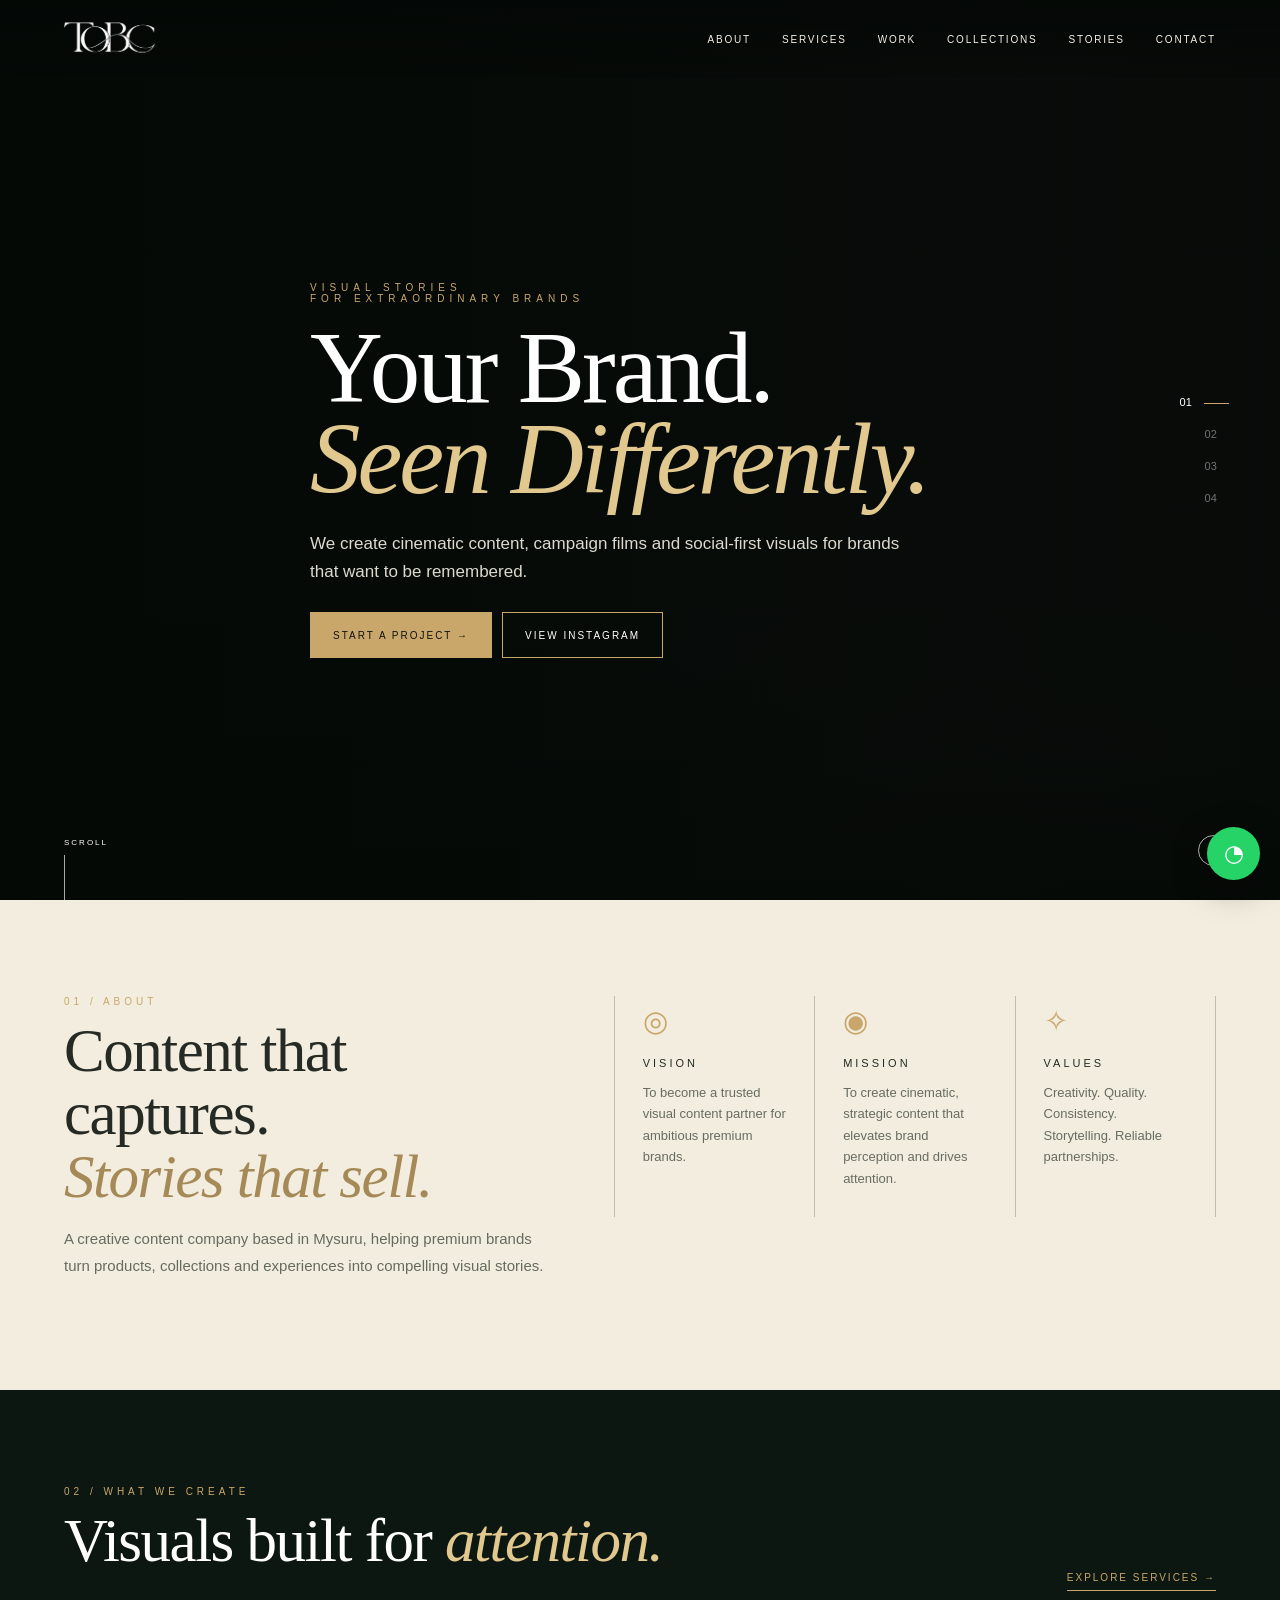
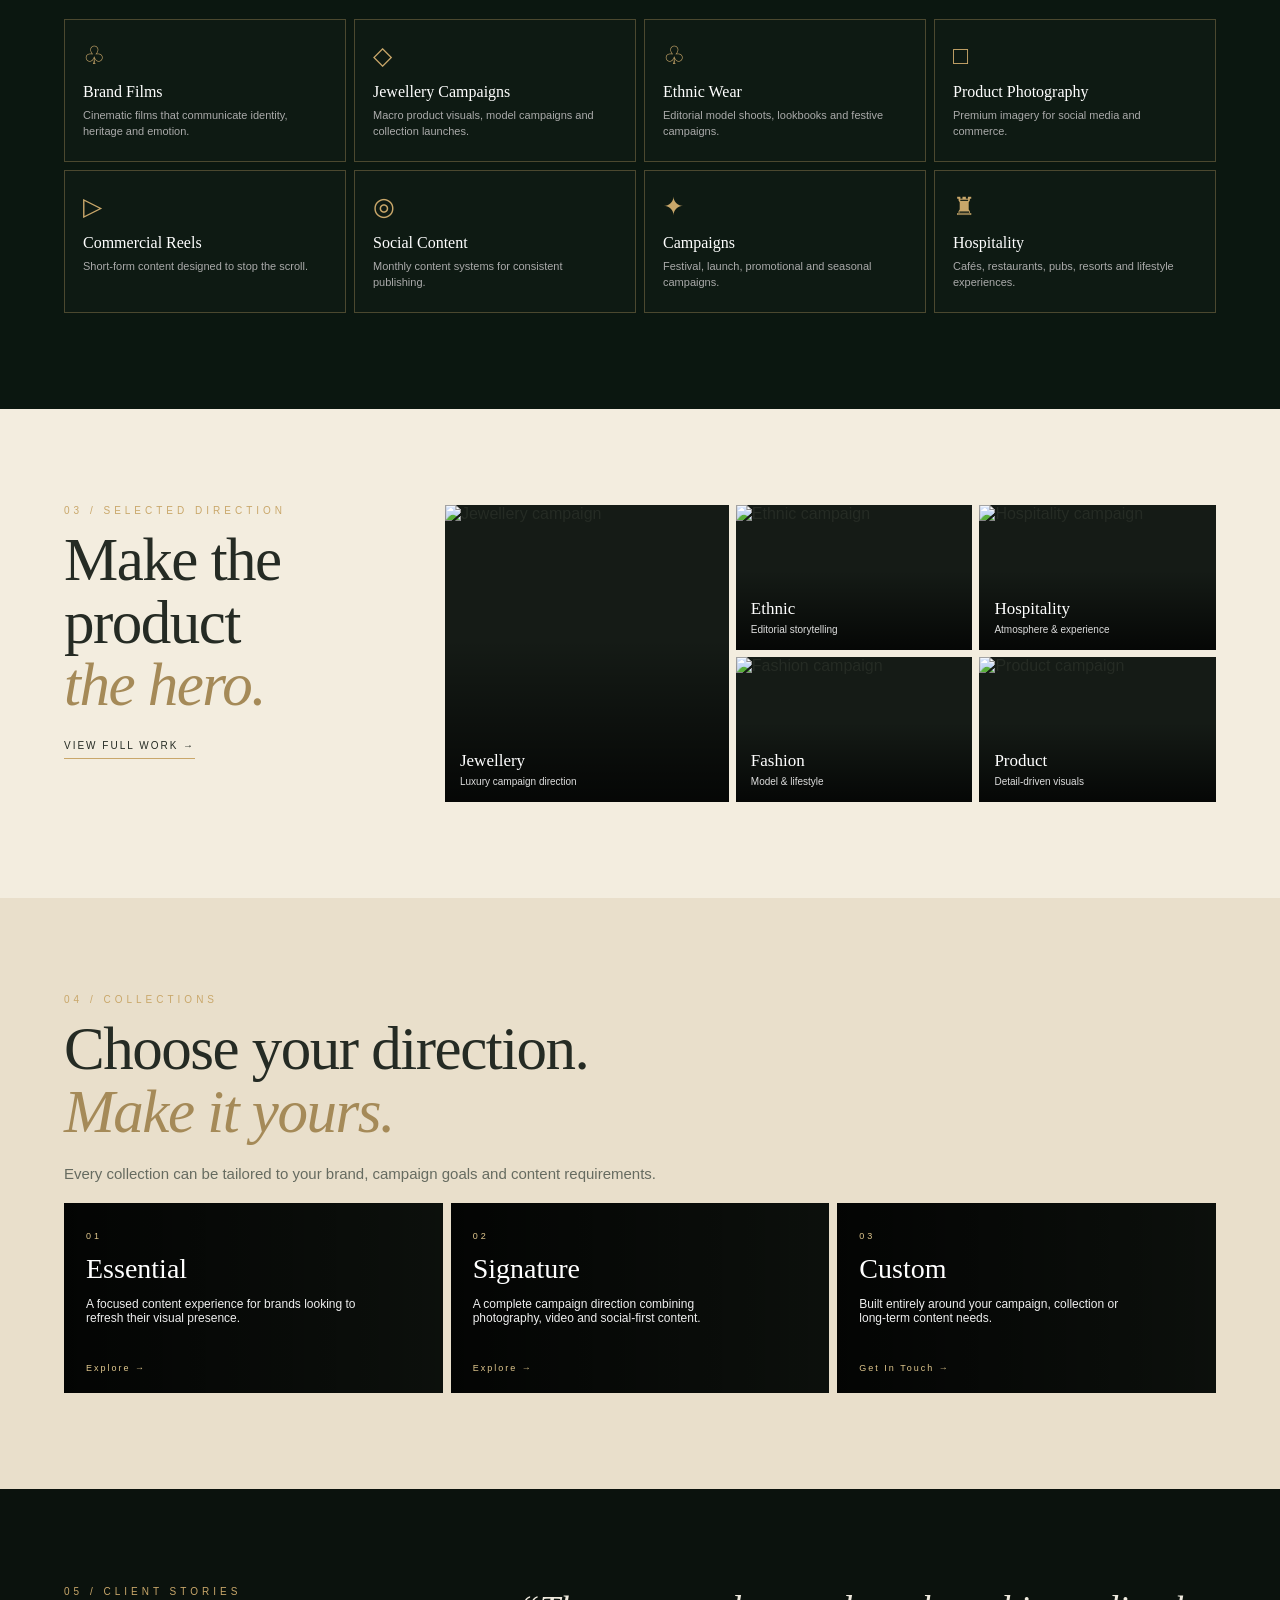
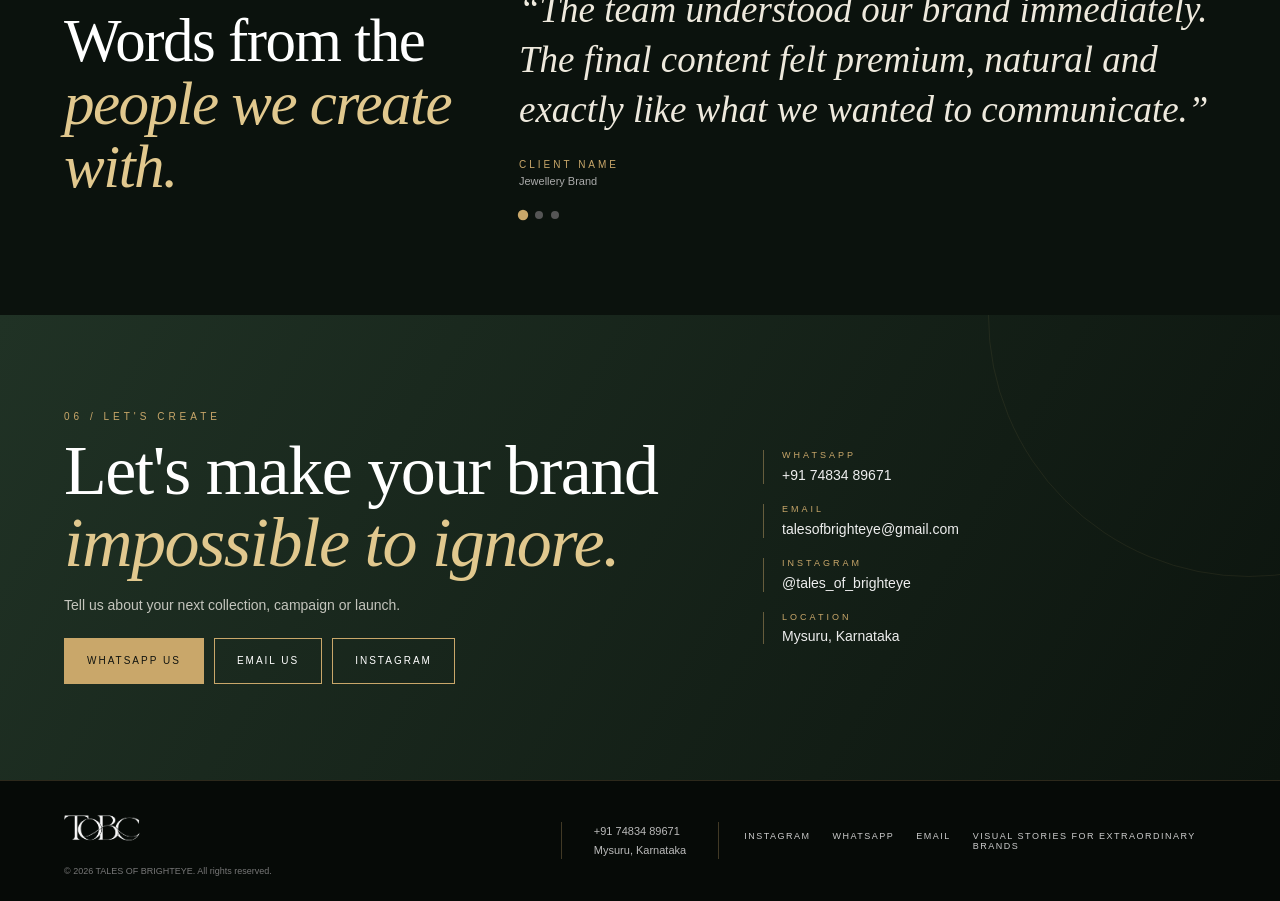
==== index.html @ dfdf7c52 "Update image URLs in index.html for campaigns" ====
<!doctype html>
<html lang="en">
<head>
<meta charset="utf-8">
<meta name="viewport" content="width=device-width,initial-scale=1">
<meta name="theme-color" content="#07100b">
<meta name="description" content="TOBC — Visual stories for extraordinary brands.">
<title>TOBC — Visual Stories for Extraordinary Brands</title>


<link rel="stylesheet" href="style.css">
</head>

<body>

<nav id="nav">
  <div class="container nav">
    <a href="#top" aria-label="TOBC home">
      <img class="brand-logo" src="tobc-logo.png" alt="TOBC">
    </a>
    <div class="navlinks">
      <a href="#about">About</a>
      <a href="#services">Services</a>
      <a href="#work">Work</a>
      <a href="#collections">Collections</a>
      <a href="#stories">Stories</a>
      <a href="#contact">Contact</a>
    </div>
    <button class="menu" id="menuBtn" aria-label="Open menu">☰</button>
  </div>
</nav>

<div class="mobile-menu" id="mobileMenu">
  <a href="#about">About</a>
  <a href="#services">Services</a>
  <a href="#work">Work</a>
  <a href="#collections">Collections</a>
  <a href="#stories">Stories</a>
  <a href="#contact">Contact</a>
</div>

<main id="top">

<!-- HERO
     Replace the four image URLs below with your Google Drive
     thumbnail URLs:
     https://drive.google.com/thumbnail?id=FILE_ID&sz=w2000
-->
<header class="hero">
  <div class="hero-bg">
    <div class="active" style="background-image:url('https://drive.google.com/thumbnail?id=1VCwzH7P5FYDDK5nT0sHfyHjSRKHXGme4&sz=w2000')"></div>
    <div style="background-image:url('https://drive.google.com/thumbnail?id=1179U32bRJLe9myrH2xCSiAtQt0W2lO9A&sz=w2000')"></div>
    <div style="background-image:url('https://drive.google.com/thumbnail?id=1aiZNR3di1G5GENSAmKwxyOIYRGdZBtHV&sz=w2000')"></div>
    <div style="background-image:url('https://drive.google.com/thumbnail?id=1bHiI0jrnL9oCrrAu3_gIjSZpn8VKqR9-&sz=w1600')"></div>
  </div>
  <div class="hero-overlay"></div>

  <div class="container hero-content reveal">
    <div class="eyebrow">Visual Stories<br>for Extraordinary Brands</div>
    <h1>Your Brand.<br><span class="italic">Seen Differently.</span></h1>
    <p class="hero-copy">
      We create cinematic content, campaign films and social-first visuals
      for brands that want to be remembered.
    </p>
    <div class="actions">
      <a class="btn primary" href="#contact"><span>Start a Project →</span></a>
      <a class="btn" href="https://www.instagram.com/tales_of_brighteye" target="_blank" rel="noopener"><span>View Instagram</span></a>
    </div>
  </div>

  <div class="hero-meta">
    <button class="active" data-slide="0">01</button>
    <button data-slide="1">02</button>
    <button data-slide="2">03</button>
    <button data-slide="3">04</button>
  </div>

  <button class="pause" id="pauseBtn" aria-label="Pause slideshow">Ⅱ</button>
  <div class="scroll">SCROLL</div>
</header>

<!-- ABOUT -->
<section id="about" class="light">
  <div class="container about-layout">
    <div class="about-intro reveal">
      <div class="kicker">01 / About</div>
      <h2>Content that captures.<br><em>Stories that sell.</em></h2>
      <p class="lead">
        A creative content company based in Mysuru, helping premium brands
        turn products, collections and experiences into compelling visual stories.
      </p>
    </div>
    <div class="about-cards">
      <div class="about-card reveal">
        <div class="about-icon">◎</div>
        <h3>Vision</h3>
        <p>To become a trusted visual content partner for ambitious premium brands.</p>
      </div>
      <div class="about-card reveal">
        <div class="about-icon">◉</div>
        <h3>Mission</h3>
        <p>To create cinematic, strategic content that elevates brand perception and drives attention.</p>
      </div>
      <div class="about-card reveal">
        <div class="about-icon">✧</div>
        <h3>Values</h3>
        <p>Creativity. Quality. Consistency. Storytelling. Reliable partnerships.</p>
      </div>
    </div>
  </div>
</section>

<!-- SERVICES -->
<section id="services" class="dark">
  <div class="container">
    <div class="services-head reveal">
      <div>
        <div class="kicker">02 / What We Create</div>
        <h2>Visuals built for <em class="italic">attention.</em></h2>
      </div>
      <a class="text-link" href="#contact">Explore Services →</a>
    </div>

    <div class="service-grid">
      <article class="service reveal"><div class="icon">♧</div><h3>Brand Films</h3><p>Cinematic films that communicate identity, heritage and emotion.</p></article>
      <article class="service reveal"><div class="icon">◇</div><h3>Jewellery Campaigns</h3><p>Macro product visuals, model campaigns and collection launches.</p></article>
      <article class="service reveal"><div class="icon">♧</div><h3>Ethnic Wear</h3><p>Editorial model shoots, lookbooks and festive campaigns.</p></article>
      <article class="service reveal"><div class="icon">□</div><h3>Product Photography</h3><p>Premium imagery for social media and commerce.</p></article>
      <article class="service reveal"><div class="icon">▷</div><h3>Commercial Reels</h3><p>Short-form content designed to stop the scroll.</p></article>
      <article class="service reveal"><div class="icon">◎</div><h3>Social Content</h3><p>Monthly content systems for consistent publishing.</p></article>
      <article class="service reveal"><div class="icon">✦</div><h3>Campaigns</h3><p>Festival, launch, promotional and seasonal campaigns.</p></article>
      <article class="service reveal"><div class="icon">♜</div><h3>Hospitality</h3><p>Cafés, restaurants, pubs, resorts and lifestyle experiences.</p></article>
    </div>
  </div>
</section>

<!-- WORK -->
<section id="work" class="work-section">
  <div class="container work-layout">
    <div class="work-copy reveal">
      <div class="kicker">03 / Selected Direction</div>
      <h2>Make the product<br><em>the hero.</em></h2>
      <a class="text-link" href="work.html">View Full Work →</a>
    </div>

    <div class="work-grid">
      <a class="work-card featured reveal" href="work.html#jewellery" aria-label="View Jewellery work">
        <img src="https://drive.google.com/thumbnail?id=182mRYVN7Kp-400rwCOl_zISOGDEbKtE5&sz=w1600" alt="Jewellery campaign">
        <div class="work-caption"><strong>Jewellery</strong><span>Luxury campaign direction</span></div>
      </a>
      <a class="work-card reveal" href="work.html#ethnic" aria-label="View Ethnic work">
        <img src="https://drive.google.com/thumbnail?id=1AYk_dCfGa4D2H2mdLHgb2JMRmcoP8o53&sz=w1000" alt="Ethnic campaign">
        <div class="work-caption"><strong>Ethnic</strong><span>Editorial storytelling</span></div>
      </a>
      <a class="work-card reveal" href="work.html#hospitality" aria-label="View Hospitality work">
        <img src="https://drive.google.com/thumbnail?id=1uR8ybgSLqdp5jy6N0XQc3x1iZrN8Fusn&sz=w1000" alt="Hospitality campaign">
        <div class="work-caption"><strong>Hospitality</strong><span>Atmosphere & experience</span></div>
      </a>
      <a class="work-card reveal" href="work.html#fashion" aria-label="View Fashion work">
        <img src="https://drive.google.com/thumbnail?id=YOUR_WORK_ID_4&sz=w1000" alt="Fashion campaign">
        <div class="work-caption"><strong>Fashion</strong><span>Model & lifestyle</span></div>
      </a>
      <a class="work-card reveal" href="work.html#product" aria-label="View Product work">
        <img src="https://drive.google.com/thumbnail?id=YOUR_WORK_ID_5&sz=w1000" alt="Product campaign">
        <div class="work-caption"><strong>Product</strong><span>Detail-driven visuals</span></div>
      </a>
    </div>
  </div>
</section>

<!-- COLLECTIONS -->
<section id="collections" class="collections">
  <div class="container">
    <div class="section-head reveal">
      <div class="kicker">04 / Collections</div>
      <h2>Choose your direction.<br><em>Make it yours.</em></h2>
      <p class="lead">Every collection can be tailored to your brand, campaign goals and content requirements.</p>
    </div>

    <div class="collection-grid">
      <article class="collection reveal" style="background-image:url('https://drive.google.com/thumbnail?id=YOUR_COLLECTION_ID_1&sz=w1200')">
        <small>01</small><h3>Essential</h3>
        <p>A focused content experience for brands looking to refresh their visual presence.</p>
        <a href="#contact">Explore →</a>
      </article>
      <article class="collection reveal" style="background-image:url('https://drive.google.com/thumbnail?id=YOUR_COLLECTION_ID_2&sz=w1200')">
        <small>02</small><h3>Signature</h3>
        <p>A complete campaign direction combining photography, video and social-first content.</p>
        <a href="#contact">Explore →</a>
      </article>
      <article class="collection reveal" style="background-image:url('https://drive.google.com/thumbnail?id=YOUR_COLLECTION_ID_3&sz=w1200')">
        <small>03</small><h3>Custom</h3>
        <p>Built entirely around your campaign, collection or long-term content needs.</p>
        <a href="#contact">Get In Touch →</a>
      </article>
    </div>
  </div>
</section>

<!-- TESTIMONIALS -->
<section id="stories" class="testimonials">
  <div class="container testimonial-grid">
    <div class="section-head reveal">
      <div class="kicker">05 / Client Stories</div>
      <h2>Words from the<br><em class="italic">people we create with.</em></h2>
    </div>

    <div class="reveal">
      <div class="testimonial-slide active">
        <div class="testimonial-quote">“The team understood our brand immediately. The final content felt premium, natural and exactly like what we wanted to communicate.”</div>
        <div class="client">Client Name</div>
        <div class="client-role">Jewellery Brand</div>
      </div>
      <div class="testimonial-slide">
        <div class="testimonial-quote">“From concept to final delivery, everything felt thoughtful and professional. Our campaign finally looked like the brand we wanted to become.”</div>
        <div class="client">Client Name</div>
        <div class="client-role">Fashion Brand</div>
      </div>
      <div class="testimonial-slide">
        <div class="testimonial-quote">“They didn't just photograph our space. They captured the feeling we wanted people to experience when they walked through the door.”</div>
        <div class="client">Client Name</div>
        <div class="client-role">Hospitality Brand</div>
      </div>
      <div class="testimonial-controls">
        <button class="active" data-testimonial="0"></button>
        <button data-testimonial="1"></button>
        <button data-testimonial="2"></button>
      </div>
    </div>
  </div>
</section>

<!-- CONTACT -->
<section id="contact" class="contact">
  <div class="container contact-layout">
    <div class="reveal">
      <div class="kicker">06 / Let's Create</div>
      <h2>Let's make your brand <em class="italic">impossible to ignore.</em></h2>
      <p class="contact-copy">Tell us about your next collection, campaign or launch.</p>
      <div class="actions">
        <a class="btn primary" href="https://wa.me/917483489671?text=Hi%20TOBC%2C%20I%27d%20like%20to%20discuss%20a%20content%20project." target="_blank" rel="noopener"><span>WhatsApp Us</span></a>
        <a class="btn" href="mailto:talesofbrighteye@gmail.com"><span>Email Us</span></a>
        <a class="btn" href="https://www.instagram.com/tales_of_brighteye" target="_blank" rel="noopener"><span>Instagram</span></a>
      </div>
    </div>

    <div class="contact-details reveal">
      <div class="detail"><span>WhatsApp</span><a href="https://wa.me/917483489671" target="_blank" rel="noopener">+91 74834 89671</a></div>
      <div class="detail"><span>Email</span><a href="mailto:talesofbrighteye@gmail.com">talesofbrighteye@gmail.com</a></div>
      <div class="detail"><span>Instagram</span><a href="https://www.instagram.com/tales_of_brighteye" target="_blank" rel="noopener">@tales_of_brighteye</a></div>
      <div class="detail"><span>Location</span><p>Mysuru, Karnataka</p></div>
    </div>
  </div>
</section>

</main>

<footer>
  <div class="container footer">
    <div>
      <img class="footer-logo" src="tobc-logo.png" alt="TOBC">
      <div class="copyright">© 2026 TALES OF BRIGHTEYE. All rights reserved.</div>
    </div>
    <div class="footer-center">+91 74834 89671<br>Mysuru, Karnataka</div>
    <div class="footer-links">
      <a href="https://www.instagram.com/tales_of_brighteye" target="_blank" rel="noopener">Instagram</a>
      <a href="https://wa.me/917483489671" target="_blank" rel="noopener">WhatsApp</a>
      <a href="mailto:talesofbrighteye@gmail.com">Email</a>
      <span>Visual Stories for Extraordinary Brands</span>
    </div>
  </div>
</footer>

<a class="whatsapp" href="https://wa.me/917483489671?text=Hi%20TOBC%2C%20I%27d%20like%20to%20discuss%20a%20content%20project." target="_blank" rel="noopener" aria-label="WhatsApp">◔</a>



<script src="script.js"></script>
</body>
</html>
---- style.css ----
:root{
  --ink:#0a0d0b;
  --forest:#0b1710;
  --forest2:#101e15;
  --cream:#f3eddf;
  --cream2:#e9dfcb;
  --gold:#c9a76a;
  --gold2:#e1c88e;
  --white:#fff;
  --muted:#aaa89e;
  --darktext:#252b24;
  --ease:cubic-bezier(.2,.8,.2,1);
}
*{box-sizing:border-box}
html{scroll-behavior:smooth}
body{margin:0;background:var(--ink);color:#fff;font-family:Arial,Helvetica,sans-serif;overflow-x:hidden}
a{text-decoration:none;color:inherit}
button{font:inherit}
.container{width:min(1180px,90%);margin:auto}

/* NAV */
nav{
  position:fixed;left:0;right:0;top:0;z-index:100;
  height:78px;
  background:linear-gradient(180deg,rgba(3,7,5,.76),rgba(3,7,5,.18));
  transition:.45s ease;
}
nav.scrolled{
  background:rgba(5,10,7,.93);
  backdrop-filter:blur(15px);
  border-bottom:1px solid rgba(201,167,106,.18);
}
.nav{height:100%;display:flex;align-items:center;justify-content:space-between}
.brand-logo{width:122px;height:52px;object-fit:contain;object-position:left center}
.navlinks{display:flex;gap:31px;align-items:center}
.navlinks a{
  font-size:10px;letter-spacing:1.8px;text-transform:uppercase;
  position:relative;color:#f5f0e6
}
.navlinks a:after{
  content:"";position:absolute;left:0;bottom:-8px;width:0;height:1px;background:var(--gold);
  transition:.35s var(--ease)
}
.navlinks a:hover{color:var(--gold)}
.navlinks a:hover:after{width:100%}
.menu{display:none;background:none;border:1px solid rgba(201,167,106,.5);color:#fff;width:43px;height:43px}

/* HERO */
.hero{
  min-height:100vh;min-height:100svh;position:relative;display:flex;align-items:center;
  overflow:hidden;padding:100px 0 60px;
}
.hero-bg,.hero-bg div{position:absolute;inset:0}
.hero-bg div{
  background:center/cover no-repeat;
  opacity:0;transform:scale(1.07);
  transition:opacity 1.5s ease,transform 7s ease;
}
.hero-bg div.active{opacity:1;transform:scale(1)}
.hero-overlay{
  position:absolute;inset:0;
  background:
    linear-gradient(90deg,rgba(4,9,6,.93) 0%,rgba(4,9,6,.73) 35%,rgba(4,9,6,.28) 75%,rgba(4,9,6,.42)),
    linear-gradient(0deg,rgba(4,9,6,.55),transparent 35%);
}
.hero-content{position:relative;z-index:2;max-width:660px}
.eyebrow{font-size:10px;letter-spacing:5px;text-transform:uppercase;color:var(--gold)}
.hero h1{
  font:normal clamp(58px,8vw,101px)/.9 Georgia,serif;
  margin:19px 0 25px;letter-spacing:-3px
}
.italic{font-style:italic;color:var(--gold2)}
.hero-copy{font-size:17px;color:#ddd9ce;max-width:590px;line-height:1.7}
.actions{display:flex;gap:10px;flex-wrap:wrap;margin-top:25px}
.btn{
  display:inline-flex;align-items:center;justify-content:center;min-height:46px;padding:13px 22px;
  border:1px solid var(--gold);font-size:10px;letter-spacing:2px;text-transform:uppercase;
  position:relative;overflow:hidden;transition:.4s var(--ease)
}
.btn span{position:relative;z-index:1}
.btn:before{
  content:"";position:absolute;inset:0;background:var(--gold);
  transform:translateX(-101%);transition:.45s var(--ease)
}
.btn:hover{color:#10130f;transform:translateY(-3px)}
.btn:hover:before{transform:translateX(0)}
.btn.primary{background:var(--gold);color:#10130f}
.btn.primary:before{background:var(--gold2)}
.hero-meta{
  position:absolute;right:4%;top:50%;transform:translateY(-50%);z-index:3;
  display:flex;flex-direction:column;gap:20px;align-items:flex-end
}
.hero-meta button{
  border:0;background:none;color:rgba(255,255,255,.42);cursor:pointer;font-size:11px;padding:0
}
.hero-meta button.active{color:#fff}
.hero-meta button:after{
  content:"";display:inline-block;width:0;height:1px;background:var(--gold);margin-left:12px;vertical-align:middle;transition:.4s
}
.hero-meta button.active:after{width:25px}
.pause{
  position:absolute;right:4%;bottom:34px;z-index:3;
  width:31px;height:31px;border-radius:50%;border:1px solid rgba(255,255,255,.7);
  background:transparent;color:#fff;font-size:9px;cursor:pointer
}
.scroll{
  position:absolute;left:5%;bottom:0;z-index:3;color:#fff;font-size:8px;letter-spacing:2px;
  display:flex;flex-direction:column;gap:8px
}
.scroll:after{content:"";height:45px;width:1px;background:rgba(255,255,255,.65)}

/* COMMON */
section{padding:96px 0}
.light{background:var(--cream);color:var(--darktext)}
.dark{background:var(--forest)}
.section-head{max-width:600px}
.section-head.center{margin:auto;text-align:center}
.kicker{font-size:10px;letter-spacing:4px;text-transform:uppercase;color:var(--gold)}
h2{
  font:normal clamp(39px,5vw,61px)/1.03 Georgia,serif;
  margin:13px 0 18px;letter-spacing:-1.5px
}
h2 em{color:#a58a58}
.lead{font-size:15px;line-height:1.75;color:#666b60}

/* ABOUT */
.about-layout{display:grid;grid-template-columns:1.15fr 1.4fr;gap:55px;align-items:start}
.about-intro p{max-width:560px}
.about-cards{display:grid;grid-template-columns:repeat(3,1fr);border-left:1px solid rgba(36,46,36,.25)}
.about-card{padding:8px 28px 15px;border-right:1px solid rgba(36,46,36,.25)}
.about-icon{height:42px;color:var(--gold);font-size:29px}
.about-card h3{font-size:11px;letter-spacing:3px;text-transform:uppercase;font-weight:normal}
.about-card p{font-size:13px;line-height:1.65;color:#686c63}

/* SERVICES */
.services-head{display:flex;justify-content:space-between;align-items:end;margin-bottom:28px}
.text-link{font-size:10px;letter-spacing:2px;text-transform:uppercase;color:var(--gold);border-bottom:1px solid var(--gold);padding-bottom:7px}
.service-grid{display:grid;grid-template-columns:repeat(4,1fr);gap:8px}
.service{
  min-height:120px;padding:21px 18px;border:1px solid rgba(201,167,106,.32);
  background:rgba(255,255,255,.01);transition:.45s var(--ease)
}
.service:hover{transform:translateY(-7px);background:rgba(201,167,106,.06);border-color:var(--gold)}
.service .icon{font-size:25px;color:var(--gold)}
.service h3{font:normal 16px Georgia,serif;margin:13px 0 0}
.service p{font-size:11px;color:#aaa;margin:6px 0 0;line-height:1.5}

/* WORK */
.work-section{background:var(--cream);color:var(--darktext)}
.work-layout{display:grid;grid-template-columns:.72fr 1.6fr;gap:34px;align-items:start}
.work-copy .text-link{color:var(--darktext)}
.work-grid{display:grid;grid-template-columns:1.2fr 1fr 1fr;grid-template-rows:145px 145px;gap:7px}
.work-card{position:relative;overflow:hidden;background:#151b16}
.work-card.featured{grid-row:1/3}
.work-card img{width:100%;height:100%;object-fit:cover;transition:1s var(--ease)}
.work-card:hover img{transform:scale(1.07);filter:brightness(1.08)}
.work-card:after{content:"";position:absolute;inset:0;background:linear-gradient(transparent 45%,rgba(0,0,0,.75))}
.work-caption{position:absolute;z-index:2;left:15px;bottom:13px;color:#fff}
.work-caption strong{display:block;font:normal 17px Georgia,serif}
.work-caption span{font-size:10px;color:#ddd}

/* COLLECTIONS */
.collections{background:var(--cream2);color:var(--darktext)}
.collection-grid{display:grid;grid-template-columns:repeat(3,1fr);gap:8px}
.collection{
  min-height:190px;position:relative;overflow:hidden;padding:22px;
  color:#fff;background:#101510 center/cover no-repeat
}
.collection:after{content:"";position:absolute;inset:0;background:linear-gradient(90deg,rgba(0,0,0,.8),rgba(0,0,0,.25))}
.collection>*{position:relative;z-index:1}
.collection small{font-size:9px;letter-spacing:3px;color:var(--gold2)}
.collection h3{font:normal 28px Georgia,serif;margin:10px 0}
.collection p{font-size:12px;max-width:280px;color:#eee}
.collection a{position:absolute;left:22px;bottom:20px;font-size:9px;letter-spacing:2px;color:var(--gold2)}

/* TESTIMONIALS */
.testimonials{position:relative;background:#0b120d;overflow:hidden}
.testimonial-grid{display:grid;grid-template-columns:.85fr 1.5fr;gap:60px;align-items:center}
.testimonial-quote{font:italic clamp(25px,3vw,37px)/1.35 Georgia,serif;color:#eee9dd}
.client{margin-top:24px;font-size:10px;letter-spacing:3px;text-transform:uppercase;color:var(--gold)}
.client-role{font-size:11px;color:#aaa;margin-top:5px}
.testimonial-controls{display:flex;gap:8px;margin-top:24px}
.testimonial-controls button{width:8px;height:8px;border:0;border-radius:50%;background:#555;padding:0}
.testimonial-controls button.active{background:var(--gold);transform:scale(1.3)}
.testimonial-slide{display:none}
.testimonial-slide.active{display:block;animation:fadeUp .7s var(--ease)}
@keyframes fadeUp{from{opacity:0;transform:translateY(12px)}to{opacity:1;transform:none}}

/* CONTACT */
.contact{
  background:linear-gradient(120deg,#203225,#0c140e);
  position:relative;overflow:hidden
}
.contact:after{
  content:"";position:absolute;width:520px;height:520px;border-radius:50%;
  border:1px solid rgba(201,167,106,.09);right:-230px;top:-260px
}
.contact-layout{display:grid;grid-template-columns:1.25fr .9fr;gap:70px;align-items:center}
.contact h2{font-size:clamp(43px,6vw,70px)}
.contact-copy{color:#c4c5bd;max-width:480px;font-size:14px}
.contact-details{display:grid;grid-template-columns:1fr;gap:20px}
.detail{border-left:1px solid rgba(201,167,106,.45);padding-left:18px}
.detail span{display:block;color:var(--gold);font-size:9px;letter-spacing:3px;text-transform:uppercase;margin-bottom:6px}
.detail a,.detail p{margin:0;color:#eee;font-size:14px}

/* FOOTER */
footer{padding:25px 0;background:#060a07;border-top:1px solid rgba(201,167,106,.2)}
.footer{display:grid;grid-template-columns:1fr auto 1fr;gap:25px;align-items:center}
.footer-logo{width:85px;height:43px;object-fit:contain;object-position:left}
.footer-center{border-left:1px solid rgba(201,167,106,.3);border-right:1px solid rgba(201,167,106,.3);padding:0 32px;color:#bbb;font-size:11px;line-height:1.7}
.footer-links{display:flex;justify-content:flex-end;gap:22px;font-size:9px;letter-spacing:1.5px;text-transform:uppercase;color:#ccc}
.copyright{font-size:9px;color:#777;margin-top:13px}

/* FLOATING WHATSAPP */
.whatsapp{
  position:fixed;right:20px;bottom:20px;z-index:90;
  width:53px;height:53px;border-radius:50%;background:#25d366;color:#fff;
  display:grid;place-items:center;font-size:23px;box-shadow:0 10px 35px rgba(0,0,0,.35);
  transition:.35s var(--ease)
}
.whatsapp:hover{transform:translateY(-5px) scale(1.05)}

/* REVEAL */
.reveal{opacity:0;transform:translateY(28px);transition:opacity .8s ease,transform .8s var(--ease)}
.reveal.visible{opacity:1;transform:none}

/* MOBILE */
.mobile-menu{
  position:fixed;inset:78px 0 0;z-index:99;background:rgba(5,10,7,.98);
  display:flex;flex-direction:column;align-items:center;justify-content:center;gap:25px;
  transform:translateX(100%);transition:.5s var(--ease)
}
.mobile-menu.open{transform:none}
.mobile-menu a{font-size:12px;letter-spacing:3px;text-transform:uppercase}

@media(max-width:900px){
  .navlinks{display:none}.menu{display:block}
  .hero-content{max-width:650px}
  .hero-meta{right:3%}
  .about-layout,.testimonial-grid,.contact-layout{grid-template-columns:1fr;gap:35px}
  .about-cards{border-left:0}
  .about-card{padding-left:15px;padding-right:15px}
  .service-grid{grid-template-columns:repeat(2,1fr)}
  .work-layout{grid-template-columns:1fr}
  .collection-grid{grid-template-columns:1fr 1fr}
  .footer{grid-template-columns:1fr auto}
  .footer-center{display:none}
  .footer-links{justify-content:flex-start}
}
@media(max-width:600px){
  section{padding:70px 0}
  .container{width:89%}
  nav{height:68px}
  .brand-logo{width:98px;height:45px}
  .mobile-menu{inset:68px 0 0}
  .hero{padding:105px 0 75px}
  .hero h1{font-size:57px;letter-spacing:-2px}
  .hero-copy{font-size:15px}
  .hero-overlay{background:linear-gradient(90deg,rgba(4,9,6,.91),rgba(4,9,6,.58))}
  .hero-meta{top:auto;bottom:29px;right:4%;flex-direction:row;gap:8px}
  .hero-meta button{font-size:0}
  .hero-meta button:after{width:7px;height:7px;border-radius:50%;margin:0;background:rgba(255,255,255,.35)}
  .hero-meta button.active:after{width:9px;height:9px;background:var(--gold)}
  .pause{display:none}
  .scroll{display:none}
  .actions{display:block}.btn{width:100%;margin:7px 0 0}
  .about-cards{grid-template-columns:1fr;border-left:0}
  .about-card{border-right:0;border-top:1px solid rgba(36,46,36,.2);padding:20px 0}
  .service-grid,.collection-grid{grid-template-columns:1fr}
  .service{min-height:145px}
  .work-grid{grid-template-columns:1fr 1fr;grid-template-rows:180px 180px 180px}
  .work-card.featured{grid-row:1/3}
  .work-card:nth-child(4){grid-column:1/3}
  .testimonial-quote{font-size:24px}
  .footer{grid-template-columns:1fr}
  .footer-links{flex-wrap:wrap}
  .footer-logo{width:82px}
}
@media(prefers-reduced-motion:reduce){
  *,*:before,*:after{animation:none!important;transition:none!important;scroll-behavior:auto!important}
}
/* =========================================================
   WORK PAGE — 6 IMAGE EDITORIAL GALLERIES
   ========================================================= */

body.work-page{background:var(--ink)}

.work-page-hero{
  min-height:52vh;
  min-height:52svh;
  display:flex;
  align-items:flex-end;
  padding:125px 0 58px;
  position:relative;
  overflow:hidden;
  background:
    radial-gradient(circle at 75% 30%,rgba(201,167,106,.10),transparent 30%),
    linear-gradient(120deg,#0a120d,#16261a 55%,#080d09);
}
.work-page-hero:before{
  content:"";
  position:absolute;
  width:42vw;
  height:42vw;
  max-width:620px;
  max-height:620px;
  right:-12vw;
  top:-18vw;
  border:1px solid rgba(201,167,106,.14);
  border-radius:50%;
}
.work-page-hero .container{position:relative;z-index:2}
.work-page-hero h1{
  font:normal clamp(56px,8vw,100px)/.88 Georgia,serif;
  letter-spacing:-3px;
  margin:15px 0;
}
.work-page-hero p{
  max-width:650px;
  color:#d5d3ca;
  line-height:1.65;
  font-size:15px;
  margin:0;
}
.work-jump{
  display:flex;
  flex-wrap:wrap;
  gap:8px;
  margin-top:25px;
}
.work-jump a{
  border:1px solid rgba(201,167,106,.38);
  padding:9px 13px;
  color:#eee9dd;
  font-size:9px;
  letter-spacing:1.8px;
  text-transform:uppercase;
  transition:.3s var(--ease);
}
.work-jump a:hover{
  background:var(--gold);
  border-color:var(--gold);
  color:#11150f;
}

.work-detail{
  padding:76px 0 82px;
  background:var(--cream);
  color:var(--darktext);
  scroll-margin-top:78px;
}
.work-detail-dark{
  background:var(--forest);
  color:#fff;
}
.work-detail-intro{
  display:grid;
  grid-template-columns:1fr .72fr;
  gap:60px;
  align-items:end;
  margin-bottom:32px;
}
.work-detail-intro h2{
  font-size:clamp(43px,5.4vw,72px);
  line-height:.94;
  margin:12px 0 0;
}
.work-detail-intro .lead{
  max-width:560px;
  margin:0 0 18px;
}
.work-detail-dark .lead{color:#bfc2b8}
.work-contact-link{display:inline-block}

/* Six images are visible in the page instead of hiding the portfolio
   behind a single carousel slide. The first image is deliberately larger. */
.portfolio-grid{
  display:grid;
  grid-template-columns:1.42fr .79fr .79fr;
  grid-template-rows:270px 270px;
  gap:7px;
}
.portfolio-item{
  position:relative;
  display:block;
  overflow:hidden;
  background:#171d18;
  min-width:0;
}
.portfolio-item-large{
  grid-row:1 / 3;
}
.portfolio-item img{
  width:100%;
  height:100%;
  object-fit:cover;
  display:block;
  transition:transform .9s var(--ease),filter .6s ease;
}
.portfolio-item:hover img{
  transform:scale(1.045);
  filter:brightness(1.06);
}
.portfolio-item:after{
  content:"";
  position:absolute;
  inset:0;
  background:linear-gradient(0deg,rgba(0,0,0,.65),transparent 35%);
  pointer-events:none;
}
.portfolio-item > span{
  position:absolute;
  z-index:2;
  left:14px;
  bottom:12px;
  color:#fff;
  font-size:9px;
  letter-spacing:2px;
}

/* If a Drive ID has not yet been supplied, don't show a broken-image icon. */
.portfolio-item img[src*="YOUR_"]{
  opacity:0;
}
.portfolio-item:has(img[src*="YOUR_"]){
  background:
    linear-gradient(135deg,rgba(201,167,106,.10),transparent),
    repeating-linear-gradient(135deg,#111812 0,#111812 14px,#151d17 14px,#151d17 28px);
}
.portfolio-item:has(img[src*="YOUR_"]):before{
  content:"ADD IMAGE";
  position:absolute;
  z-index:2;
  inset:0;
  display:grid;
  place-items:center;
  color:rgba(225,200,142,.6);
  font-size:9px;
  letter-spacing:3px;
}

/* LIGHTBOX */
.lightbox{
  position:fixed;
  inset:0;
  z-index:300;
  background:rgba(3,6,4,.97);
  display:none;
  align-items:center;
  justify-content:center;
  padding:45px 75px;
}
.lightbox.open{display:flex}
.lightbox-content{
  width:min(1200px,88vw);
  height:min(82vh,850px);
  display:flex;
  flex-direction:column;
  align-items:center;
  justify-content:center;
}
.lightbox-content img{
  max-width:100%;
  max-height:calc(100% - 35px);
  object-fit:contain;
  display:block;
}
.lightbox-meta{
  width:100%;
  display:flex;
  justify-content:space-between;
  padding-top:13px;
  color:#aaa;
  font-size:9px;
  letter-spacing:2px;
  text-transform:uppercase;
}
.lightbox-close,
.lightbox-arrow{
  position:absolute;
  z-index:2;
  border:1px solid rgba(255,255,255,.28);
  background:rgba(0,0,0,.25);
  color:#fff;
  cursor:pointer;
  transition:.3s ease;
}
.lightbox-close{
  right:25px;
  top:22px;
  width:42px;
  height:42px;
  font-size:25px;
  line-height:1;
}
.lightbox-arrow{
  top:50%;
  transform:translateY(-50%);
  width:48px;
  height:65px;
  font:normal 42px Georgia,serif;
}
.lightbox-prev{left:22px}
.lightbox-next{right:22px}
.lightbox-close:hover,
.lightbox-arrow:hover{
  border-color:var(--gold);
  color:var(--gold2);
}

.work-back{
  background:#0b120d;
  text-align:center;
  padding:68px 0;
}
.work-back h2{
  max-width:650px;
  margin:10px auto 25px;
}

@media(max-width:900px){
  .work-detail{
    padding:62px 0 66px;
  }
  .work-detail-intro{
    grid-template-columns:1fr;
    gap:15px;
    margin-bottom:24px;
  }
  .portfolio-grid{
    grid-template-columns:1fr 1fr;
    grid-template-rows:310px 210px 210px;
  }
  .portfolio-item-large{
    grid-column:1 / 3;
    grid-row:auto;
  }
  .lightbox{padding:40px 55px}
  .lightbox-content{width:92vw;height:78vh}
}

@media(max-width:600px){
  .work-page-hero{
    min-height:60vh;
    padding:115px 0 45px;
  }
  .work-page-hero h1{
    font-size:57px;
    letter-spacing:-2px;
  }
  .work-page-hero p{font-size:14px}
  .work-jump{gap:6px}
  .work-jump a{padding:8px 10px;font-size:8px}

  .work-detail{
    padding:50px 0 55px;
  }
  .work-detail-intro h2{font-size:46px}
  .portfolio-grid{
    grid-template-columns:1fr 1fr;
    grid-template-rows:240px 175px 175px;
    gap:5px;
  }
  .portfolio-item > span{
    left:10px;
    bottom:9px;
  }

  .lightbox{
    padding:50px 14px 35px;
  }
  .lightbox-content{
    width:100%;
    height:76vh;
  }
  .lightbox-arrow{
    top:auto;
    bottom:8px;
    transform:none;
    width:44px;
    height:44px;
    font-size:32px;
  }
  .lightbox-prev{left:18px}
  .lightbox-next{right:18px}
  .lightbox-close{
    top:12px;
    right:14px;
  }
  .lightbox-meta{
    padding:9px 8px 0;
  }
}
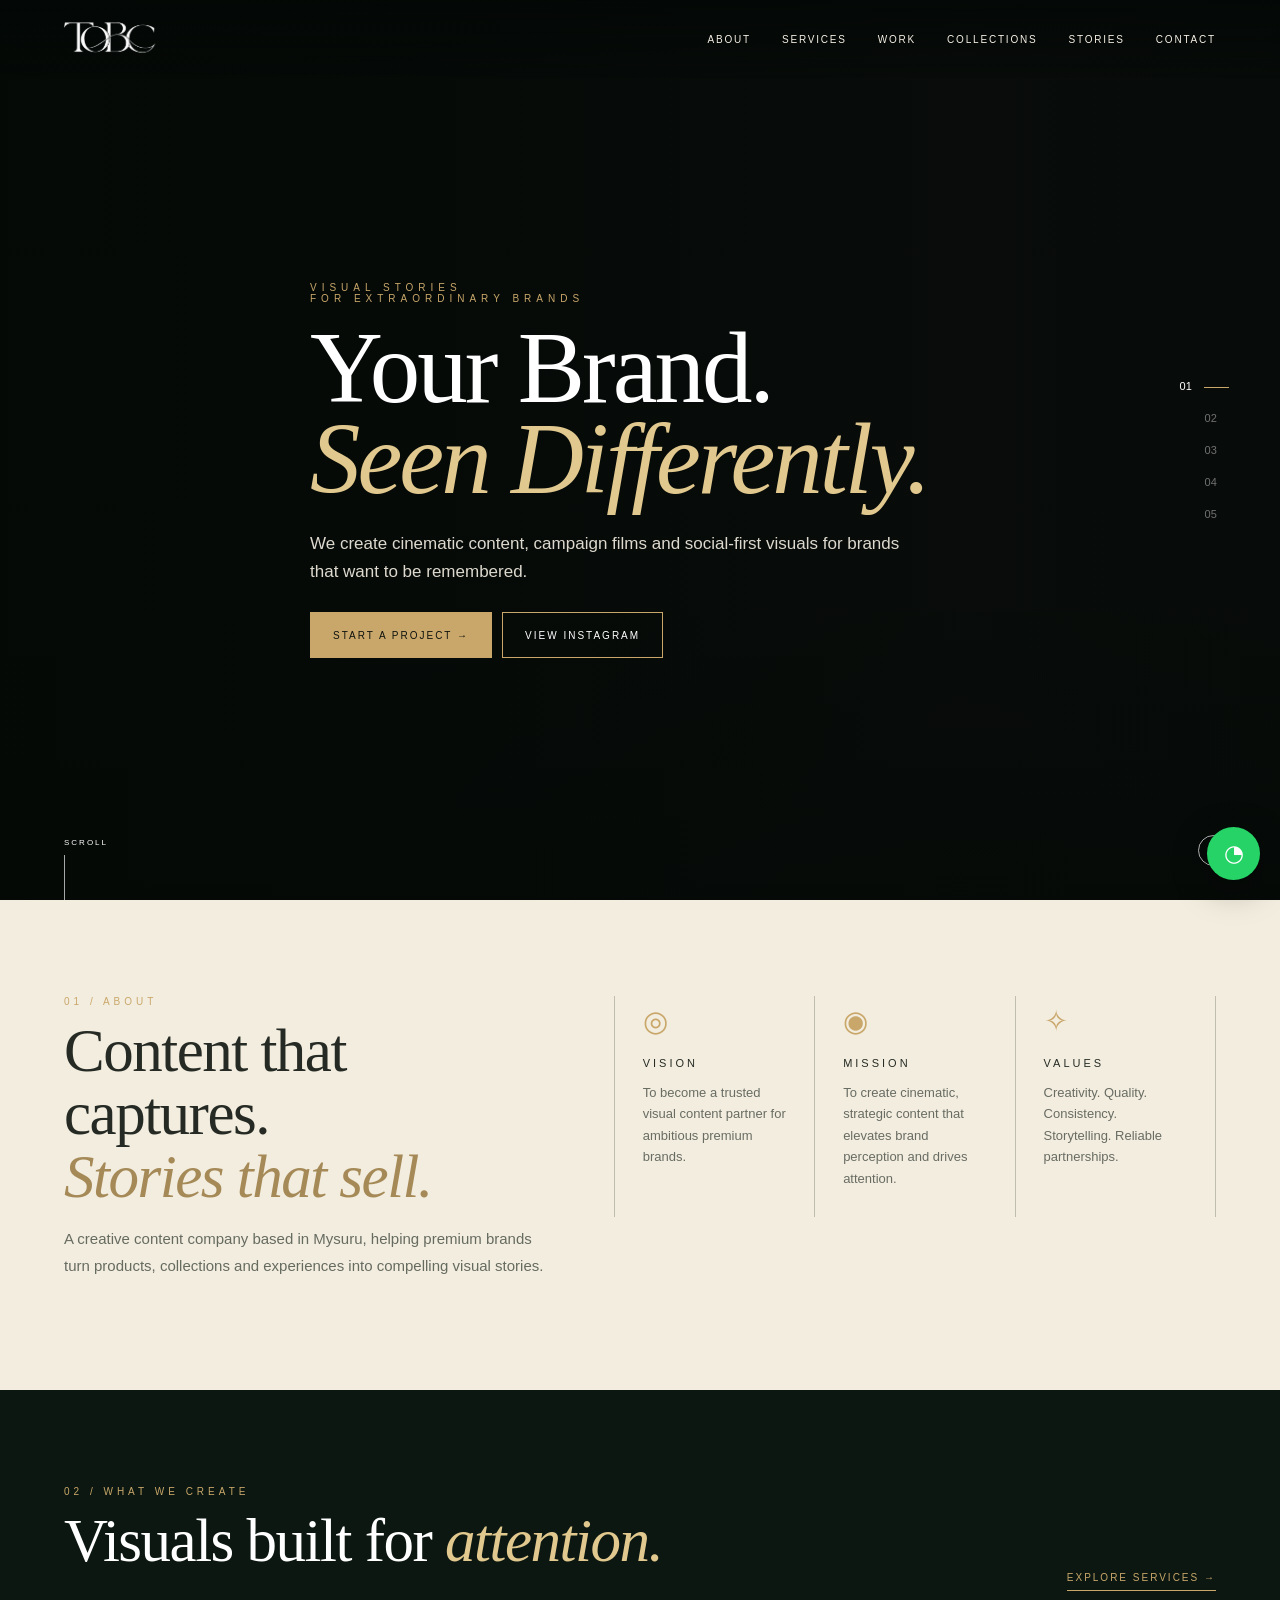
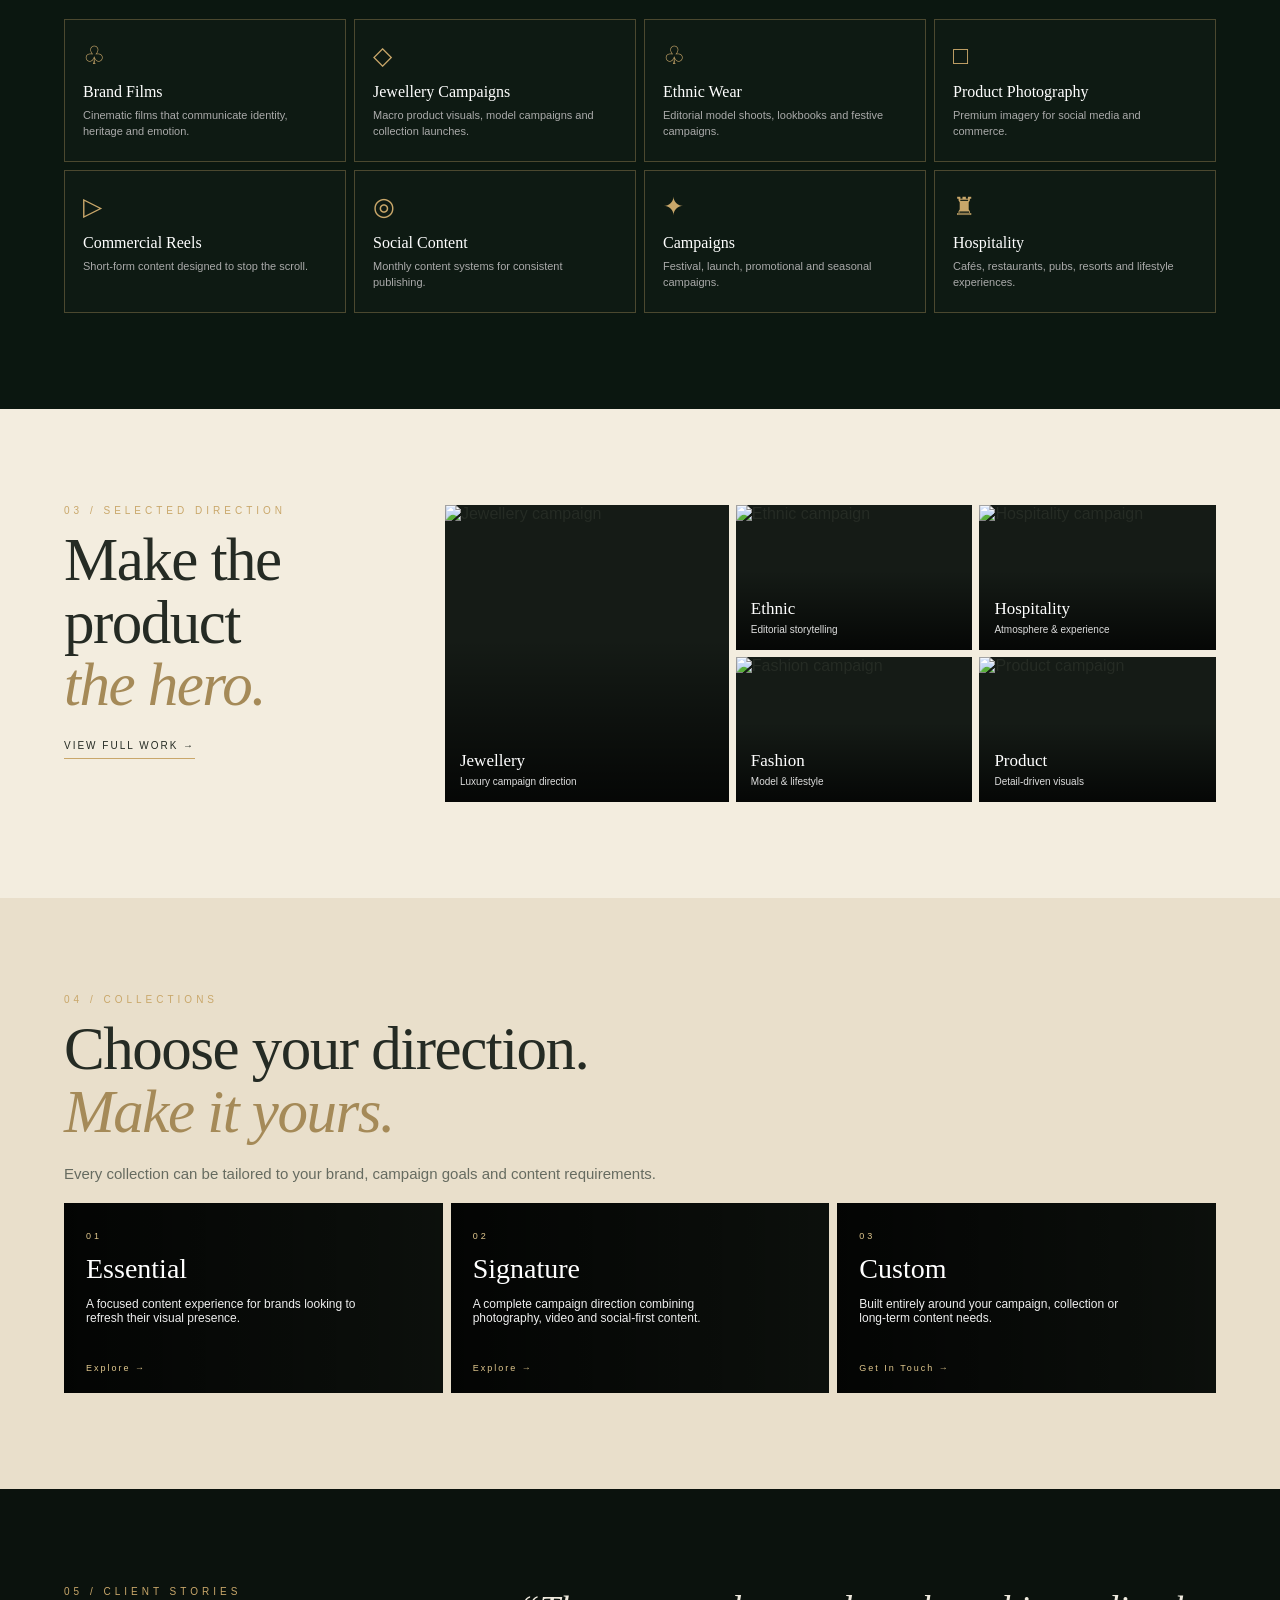
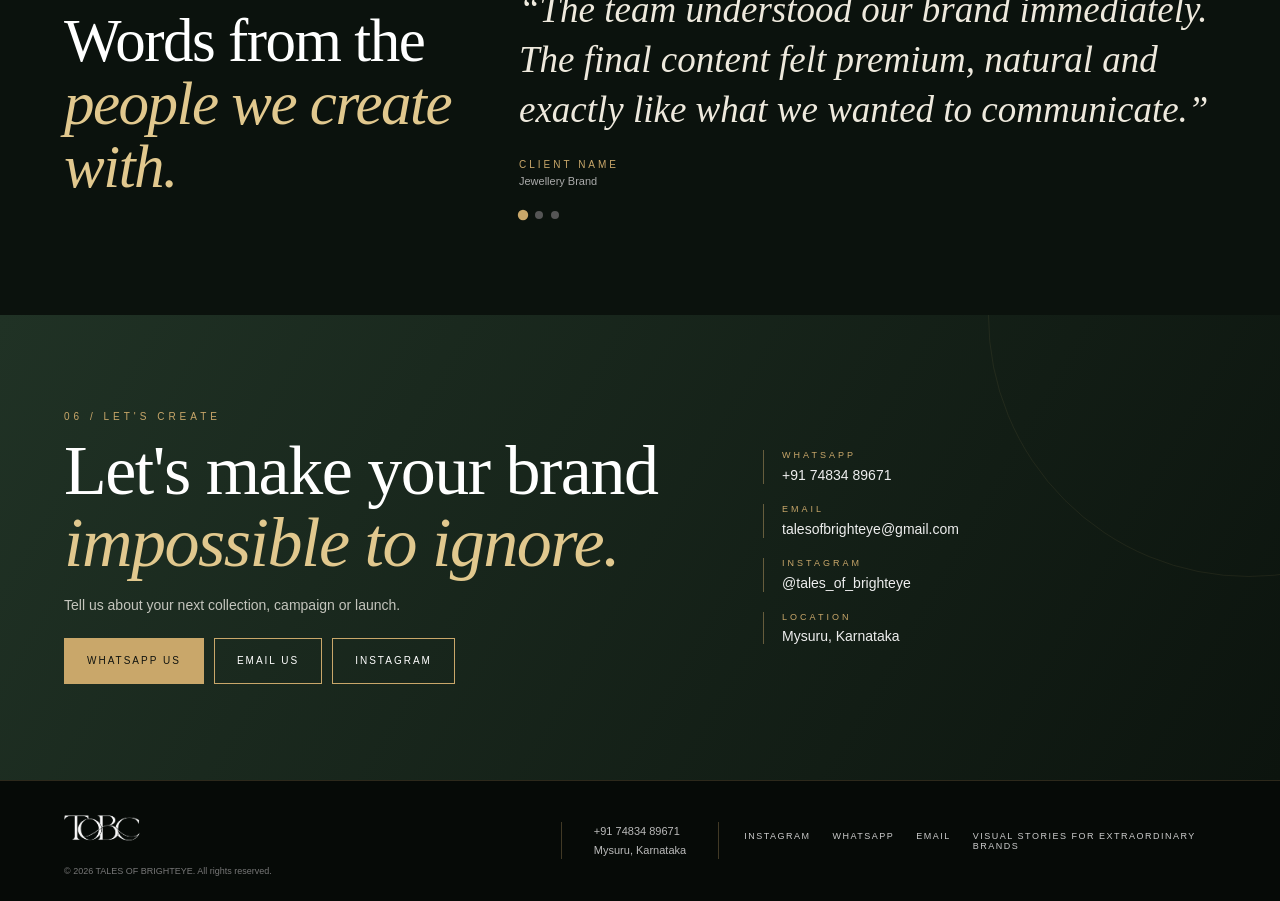
==== commit a4de1fb5: "Update index.html" ====
--- a/index.html
+++ b/index.html
@@ -48,10 +48,11 @@
 -->
 <header class="hero">
   <div class="hero-bg">
-    <div class="active" style="background-image:url('https://drive.google.com/thumbnail?id=1VCwzH7P5FYDDK5nT0sHfyHjSRKHXGme4&sz=w2000')"></div>
-    <div style="background-image:url('https://drive.google.com/thumbnail?id=1179U32bRJLe9myrH2xCSiAtQt0W2lO9A&sz=w2000')"></div>
-    <div style="background-image:url('https://drive.google.com/thumbnail?id=1aiZNR3di1G5GENSAmKwxyOIYRGdZBtHV&sz=w2000')"></div>
-    <div style="background-image:url('https://drive.google.com/thumbnail?id=1bHiI0jrnL9oCrrAu3_gIjSZpn8VKqR9-&sz=w1600')"></div>
+    <div class="active" style="background-image:url('https://drive.google.com/thumbnail?id=1hMDde-kibieaakQ2wzbngqpeTud-NjiC&sz=w2000')"></div>
+    <div style="background-image:url('https://drive.google.com/thumbnail?id=1oxdCHFedVtd7uQ6NOpJxNJHsXjb9Eu3k&sz=w2000')"></div>
+    <div style="background-image:url('https://drive.google.com/thumbnail?id=1UQTziXO8s2QGW0047eLnKTFd2CpMKvO4&sz=w2000')"></div>
+    <div style="background-image:url('https://drive.google.com/thumbnail?id=1w5h97AavcyN51USwXs-hD7uzdFiIonTI&sz=w1600')"></div>
+    <div style="background-image:url('https://drive.google.com/thumbnail?id=127Hz55E0bwnQRSinqu92HO9vMH00uSAO&sz=w1600')"></div>
   </div>
   <div class="hero-overlay"></div>
 
@@ -73,6 +74,7 @@
     <button data-slide="1">02</button>
     <button data-slide="2">03</button>
     <button data-slide="3">04</button>
+    <button data-slide="4">05</button>
   </div>
 
   <button class="pause" id="pauseBtn" aria-label="Pause slideshow">Ⅱ</button>
@@ -157,11 +159,11 @@
         <div class="work-caption"><strong>Hospitality</strong><span>Atmosphere & experience</span></div>
       </a>
       <a class="work-card reveal" href="work.html#fashion" aria-label="View Fashion work">
-        <img src="https://drive.google.com/thumbnail?id=YOUR_WORK_ID_4&sz=w1000" alt="Fashion campaign">
+        <img src="https://drive.google.com/thumbnail?id=1WtCVm7lSpU5NRS3CSsdyWQnn8HkCnsry&sz=w1000" alt="Fashion campaign">
         <div class="work-caption"><strong>Fashion</strong><span>Model & lifestyle</span></div>
       </a>
       <a class="work-card reveal" href="work.html#product" aria-label="View Product work">
-        <img src="https://drive.google.com/thumbnail?id=YOUR_WORK_ID_5&sz=w1000" alt="Product campaign">
+        <img src="https://drive.google.com/thumbnail?id=1bHiI0jrnL9oCrrAu3_gIjSZpn8VKqR9-&sz=w1000" alt="Product campaign">
         <div class="work-caption"><strong>Product</strong><span>Detail-driven visuals</span></div>
       </a>
     </div>
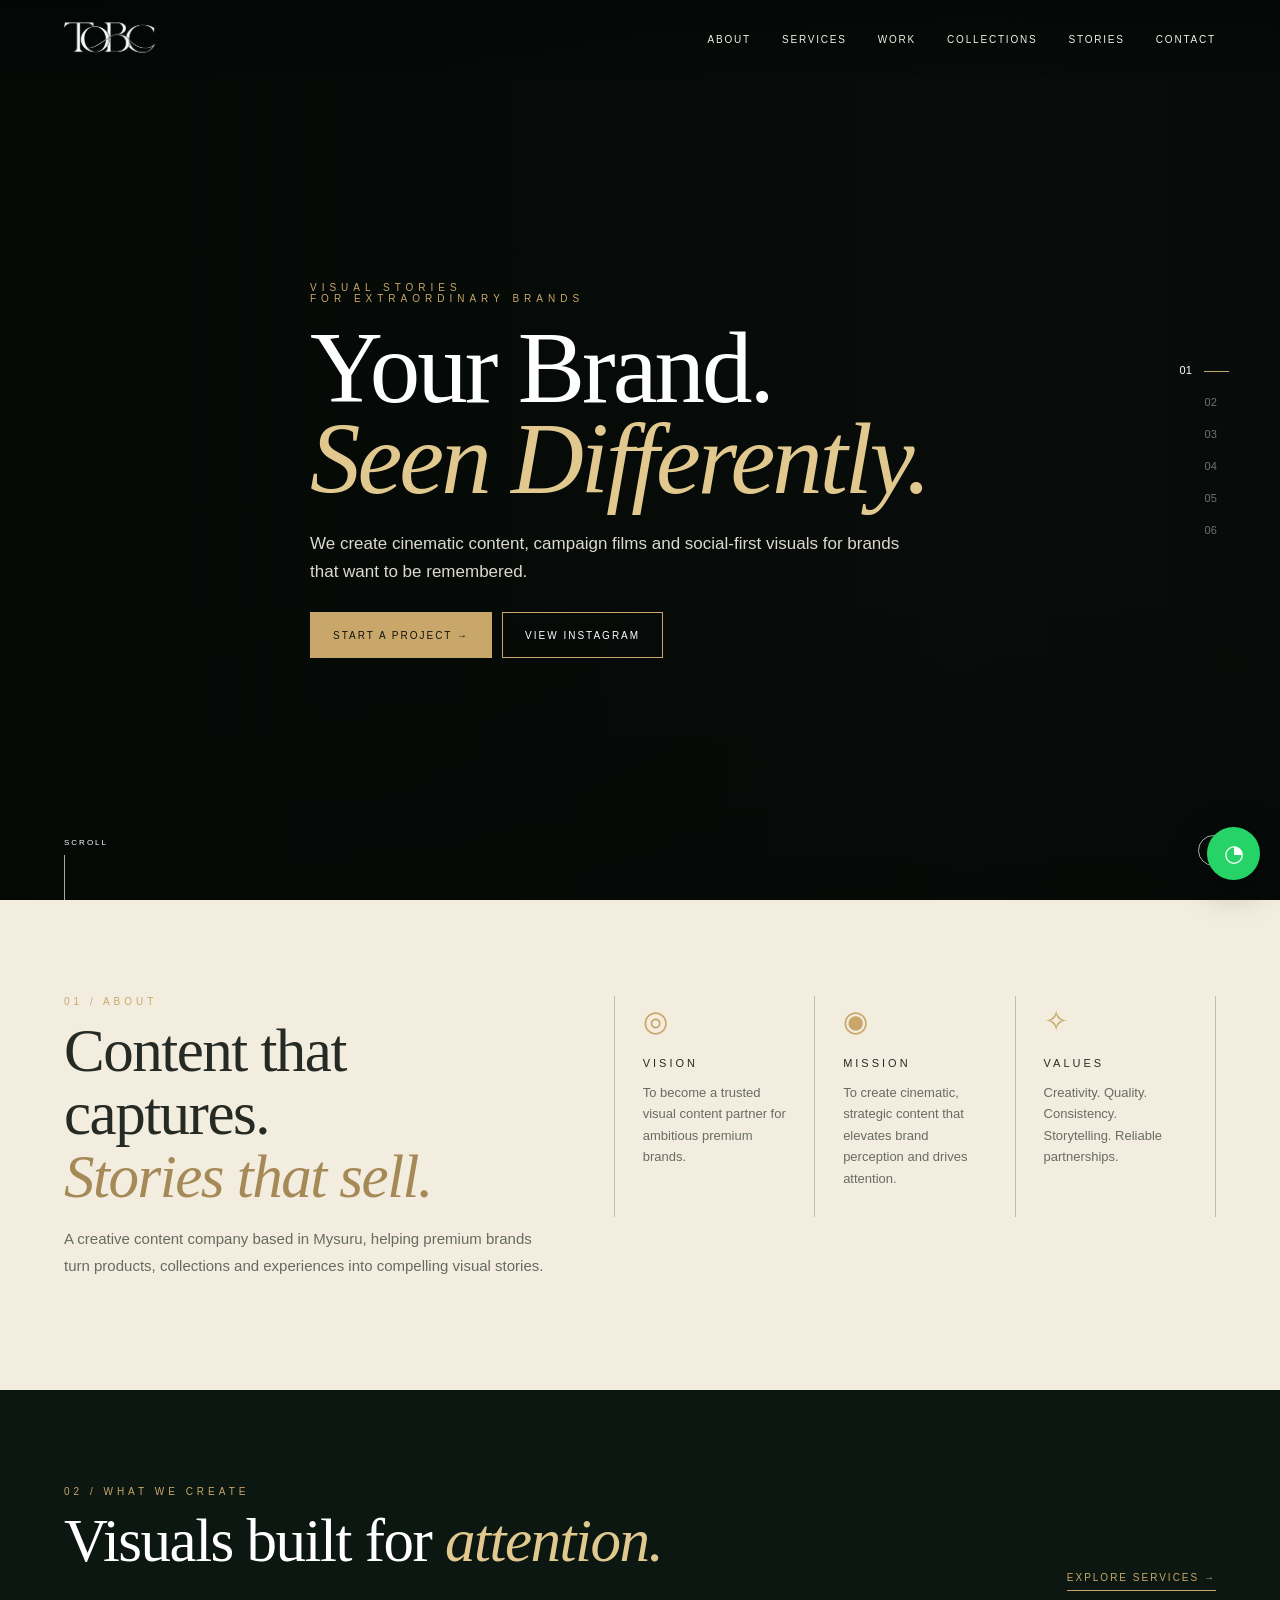
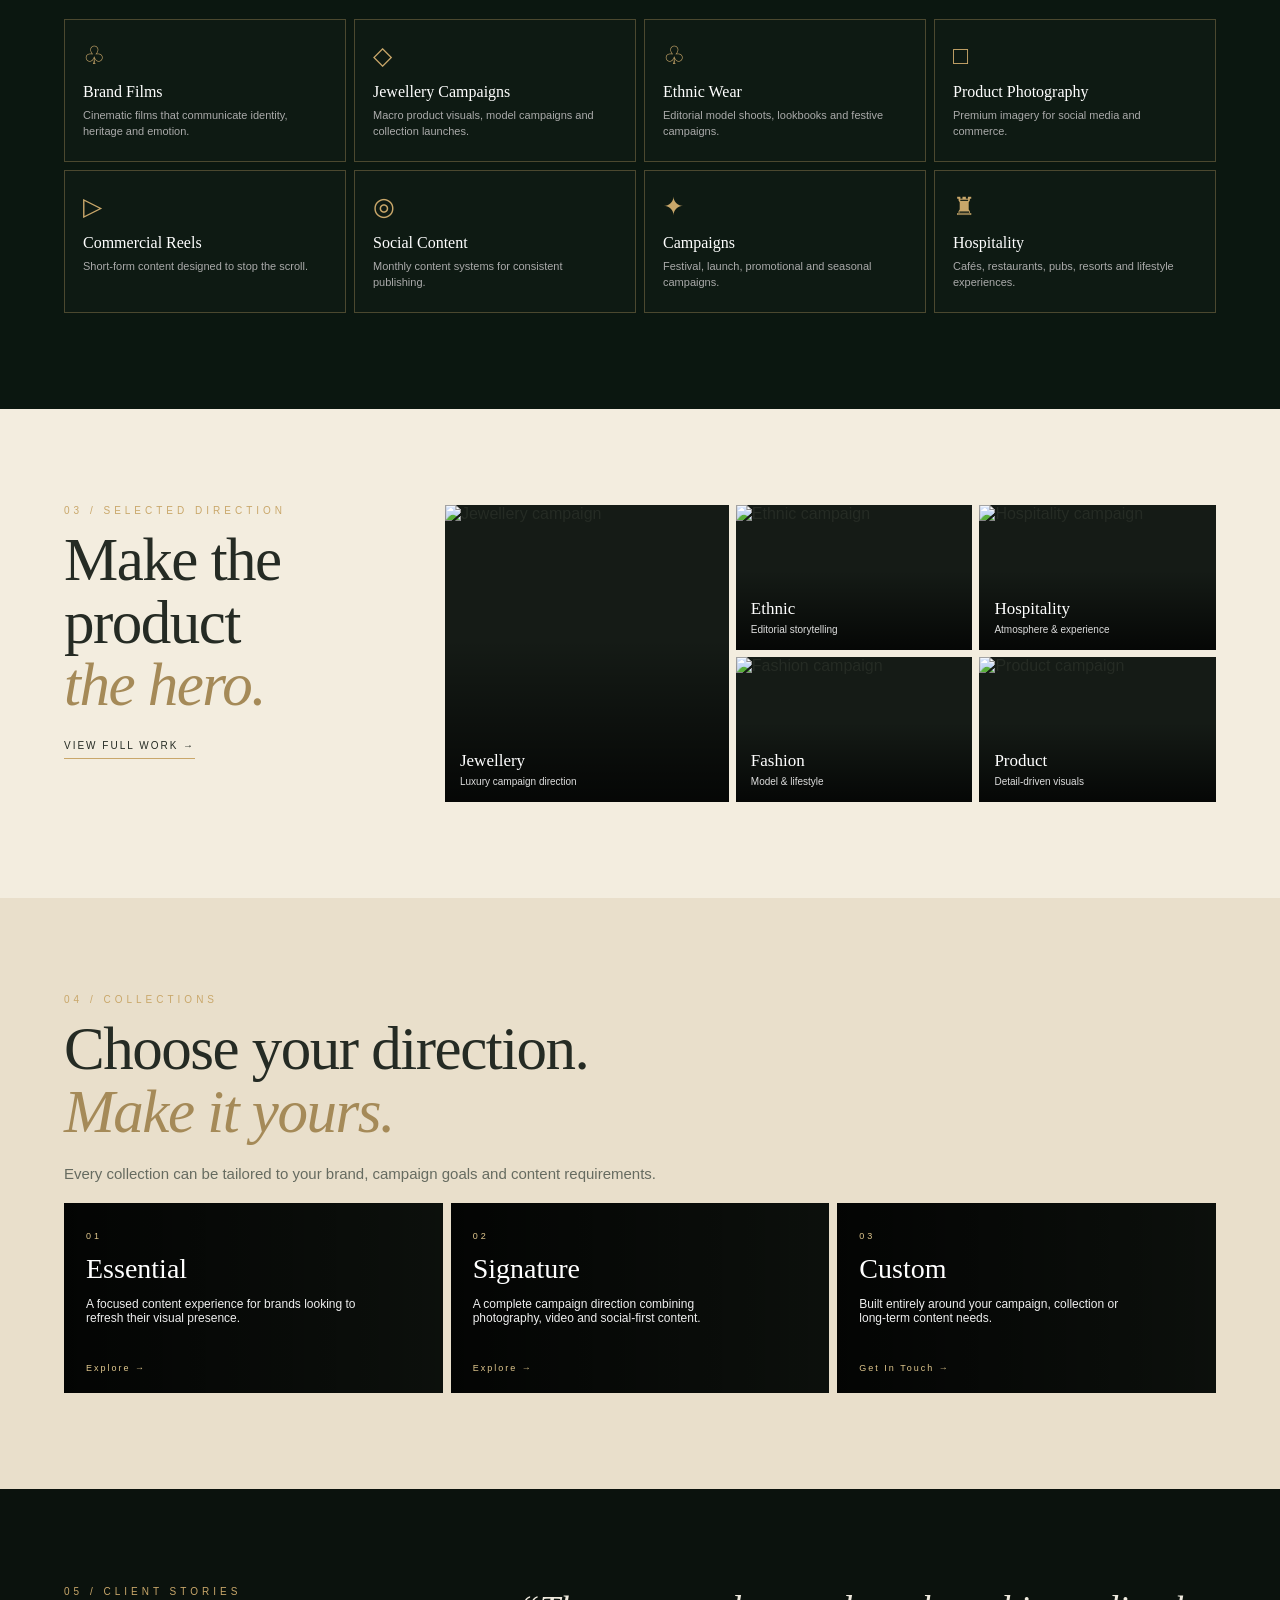
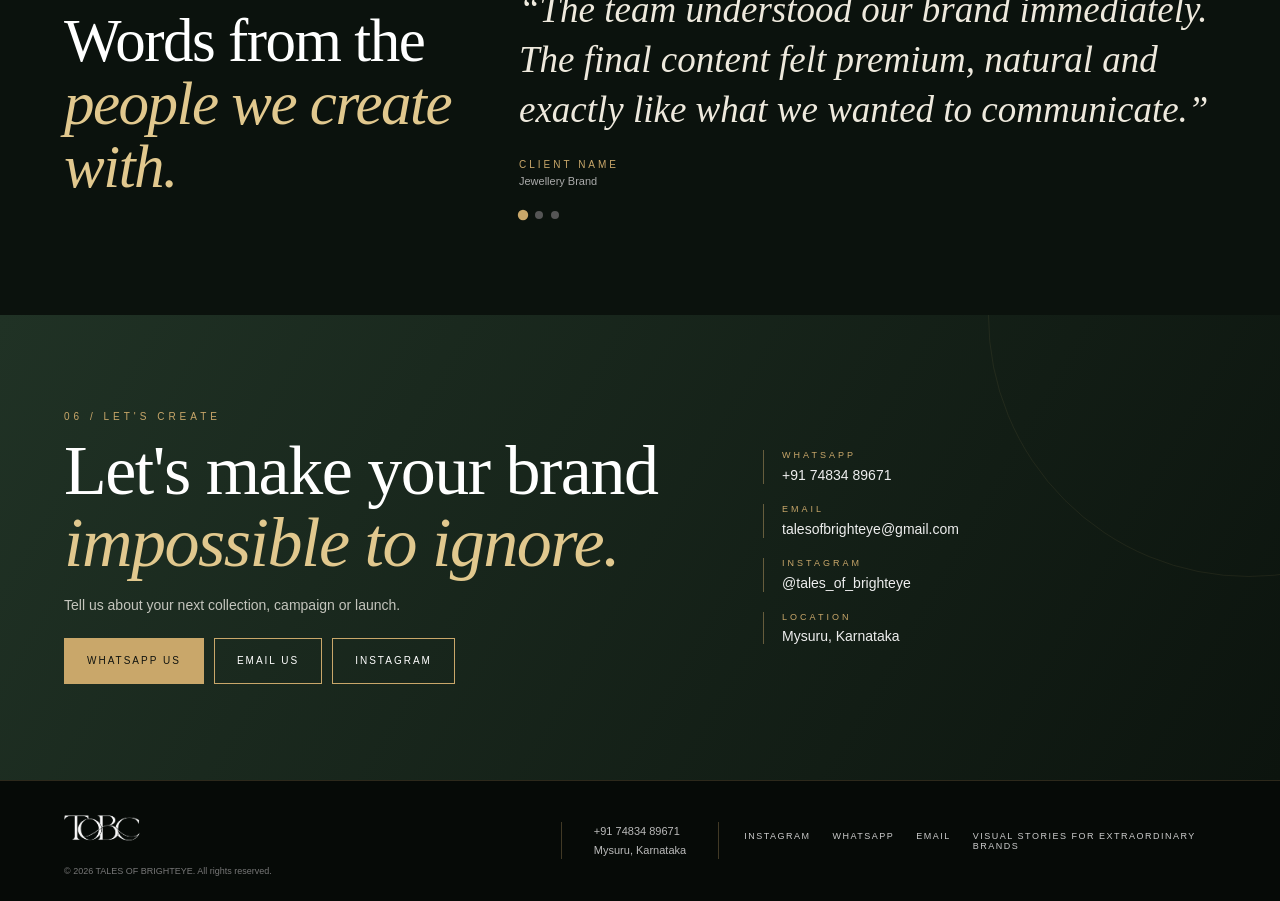
==== commit 124969db: "Update index.html" ====
--- a/index.html
+++ b/index.html
@@ -49,10 +49,11 @@
 <header class="hero">
   <div class="hero-bg">
     <div class="active" style="background-image:url('https://drive.google.com/thumbnail?id=1hMDde-kibieaakQ2wzbngqpeTud-NjiC&sz=w2000')"></div>
-    <div style="background-image:url('https://drive.google.com/thumbnail?id=1oxdCHFedVtd7uQ6NOpJxNJHsXjb9Eu3k&sz=w2000')"></div>
-    <div style="background-image:url('https://drive.google.com/thumbnail?id=1UQTziXO8s2QGW0047eLnKTFd2CpMKvO4&sz=w2000')"></div>
+    <div style="background-image:url('https://drive.google.com/thumbnail?id=10L0mQt2g6HO5LlWWHHlAs2EpoJYkKvXk&sz=w2000')"></div>
+    <div style="background-image:url('https://drive.google.com/thumbnail?id=1wDBBveMGDVz8jd58PBo5Ym2LJoIM5I6h&sz=w2000')"></div>
     <div style="background-image:url('https://drive.google.com/thumbnail?id=1w5h97AavcyN51USwXs-hD7uzdFiIonTI&sz=w1600')"></div>
     <div style="background-image:url('https://drive.google.com/thumbnail?id=127Hz55E0bwnQRSinqu92HO9vMH00uSAO&sz=w1600')"></div>
+    <div style="background-image:url('https://drive.google.com/thumbnail?id=1tDFt5208Zotdg1Keom9xfTaE5_Gj8dTz&sz=w1600')"></div>
   </div>
   <div class="hero-overlay"></div>
 
@@ -75,6 +76,7 @@
     <button data-slide="2">03</button>
     <button data-slide="3">04</button>
     <button data-slide="4">05</button>
+    <button data-slide="5">06</button>
   </div>
 
   <button class="pause" id="pauseBtn" aria-label="Pause slideshow">Ⅱ</button>
@@ -147,23 +149,23 @@
 
     <div class="work-grid">
       <a class="work-card featured reveal" href="work.html#jewellery" aria-label="View Jewellery work">
-        <img src="https://drive.google.com/thumbnail?id=182mRYVN7Kp-400rwCOl_zISOGDEbKtE5&sz=w1600" alt="Jewellery campaign">
+        <img src="https://drive.google.com/thumbnail?id=1JGcI-t-R9w1nn4pYe3gFF4NIni-iJPtR&sz=w1600" alt="Jewellery campaign">
         <div class="work-caption"><strong>Jewellery</strong><span>Luxury campaign direction</span></div>
       </a>
       <a class="work-card reveal" href="work.html#ethnic" aria-label="View Ethnic work">
-        <img src="https://drive.google.com/thumbnail?id=1AYk_dCfGa4D2H2mdLHgb2JMRmcoP8o53&sz=w1000" alt="Ethnic campaign">
+        <img src="https://drive.google.com/thumbnail?id=15v0RwwidSx7Za9lKiXhGlP4bmquW3PWo&sz=w1000" alt="Ethnic campaign">
         <div class="work-caption"><strong>Ethnic</strong><span>Editorial storytelling</span></div>
       </a>
       <a class="work-card reveal" href="work.html#hospitality" aria-label="View Hospitality work">
-        <img src="https://drive.google.com/thumbnail?id=1uR8ybgSLqdp5jy6N0XQc3x1iZrN8Fusn&sz=w1000" alt="Hospitality campaign">
+        <img src="https://drive.google.com/thumbnail?id=1_HKBbAKUyg-qPHOB_S73YnPIucC_hXjZ&sz=w1000" alt="Hospitality campaign">
         <div class="work-caption"><strong>Hospitality</strong><span>Atmosphere & experience</span></div>
       </a>
       <a class="work-card reveal" href="work.html#fashion" aria-label="View Fashion work">
-        <img src="https://drive.google.com/thumbnail?id=1WtCVm7lSpU5NRS3CSsdyWQnn8HkCnsry&sz=w1000" alt="Fashion campaign">
+        <img src="https://drive.google.com/thumbnail?id=18fUX5Qi4V4Qdzj4H8eIiZneOUs7u8YEx&sz=w1000" alt="Fashion campaign">
         <div class="work-caption"><strong>Fashion</strong><span>Model & lifestyle</span></div>
       </a>
       <a class="work-card reveal" href="work.html#product" aria-label="View Product work">
-        <img src="https://drive.google.com/thumbnail?id=1bHiI0jrnL9oCrrAu3_gIjSZpn8VKqR9-&sz=w1000" alt="Product campaign">
+        <img src="https://drive.google.com/thumbnail?id=1ILDDf7l8kGs6i1F4_dnju9o7XjVNN9FB&sz=w1000" alt="Product campaign">
         <div class="work-caption"><strong>Product</strong><span>Detail-driven visuals</span></div>
       </a>
     </div>
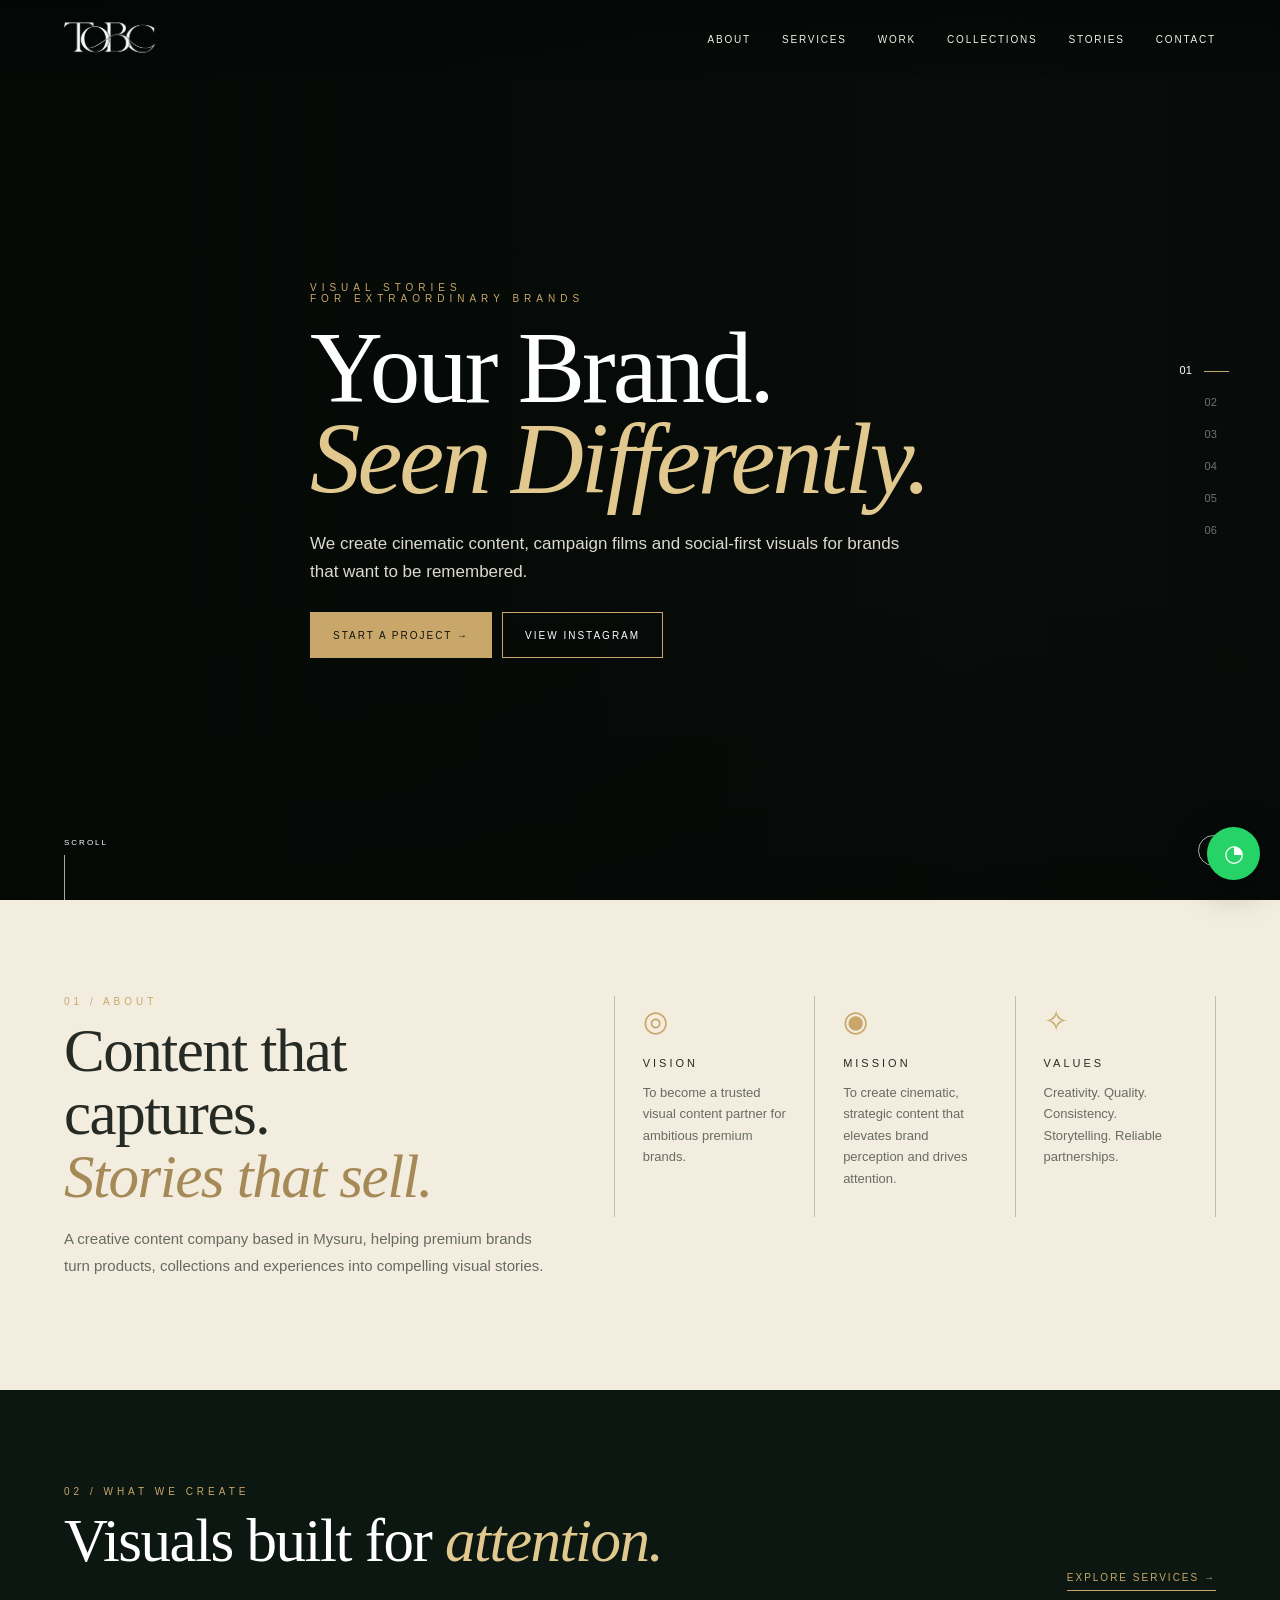
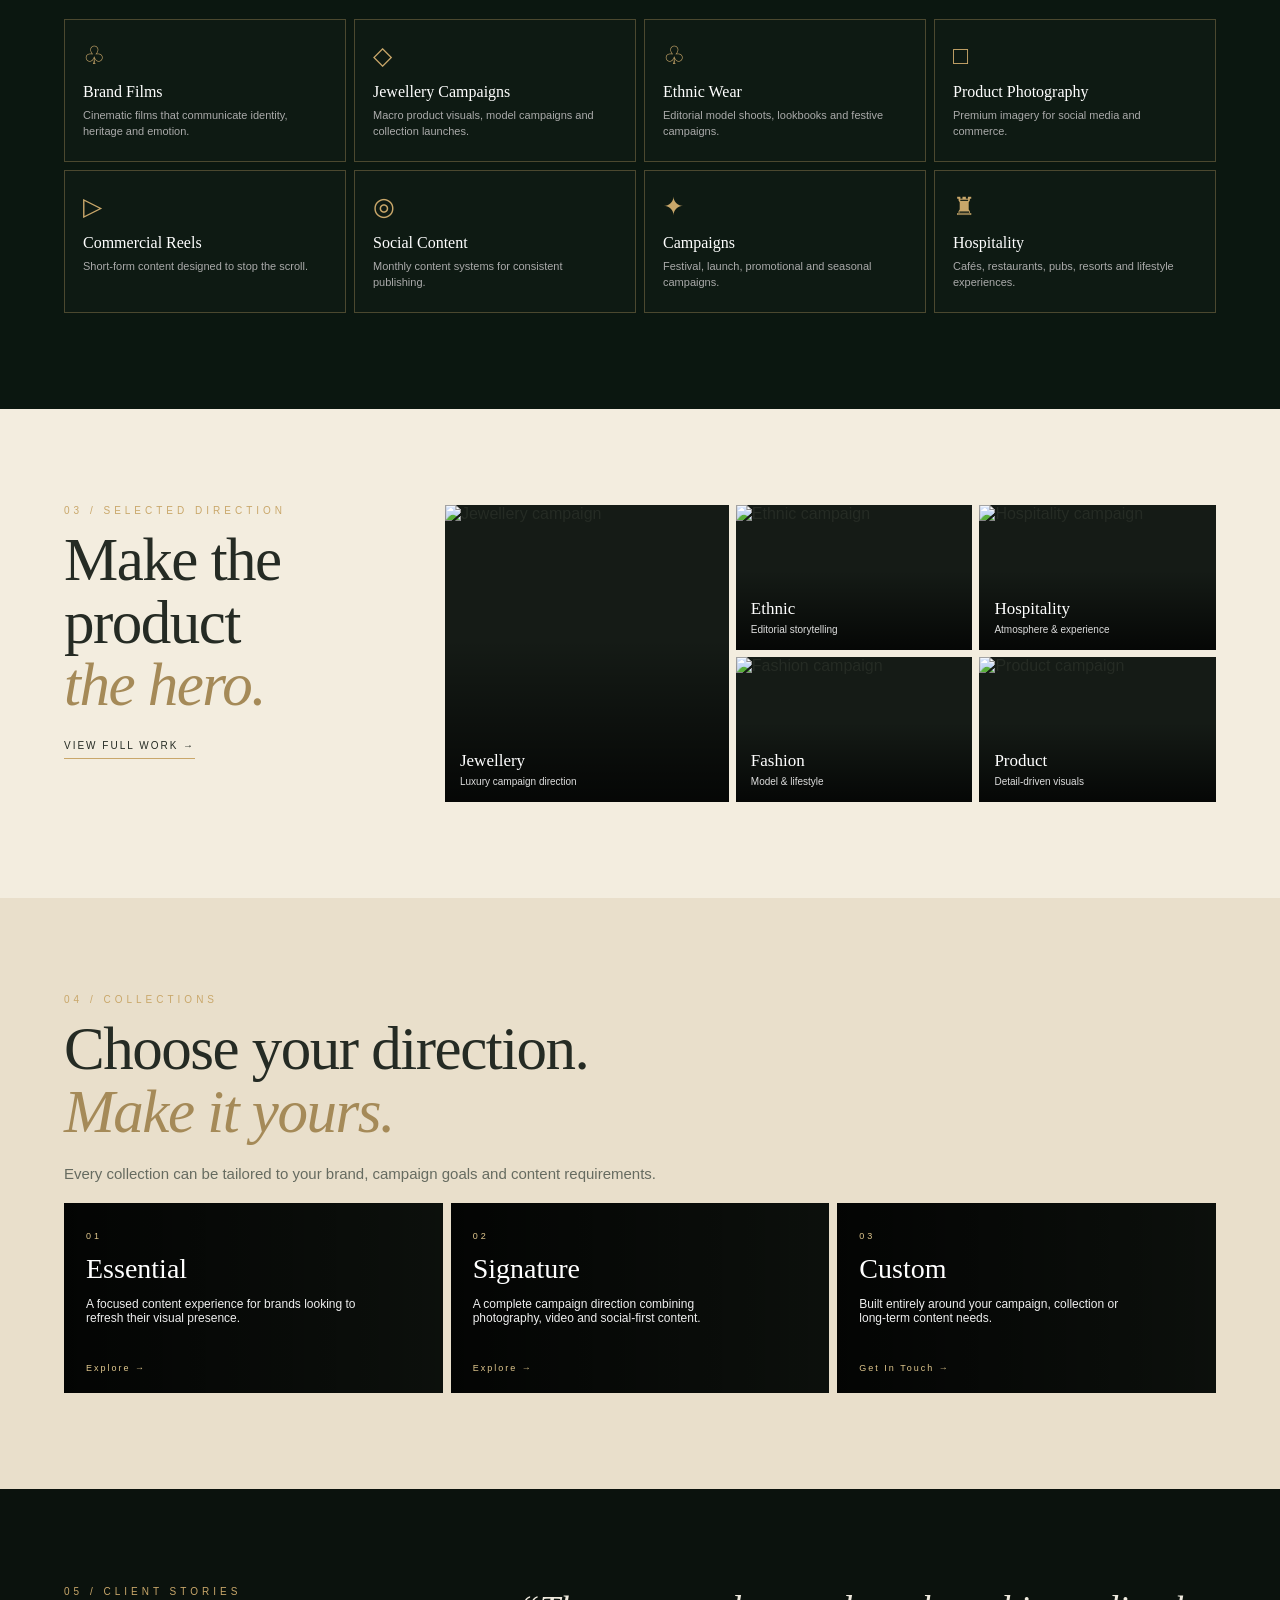
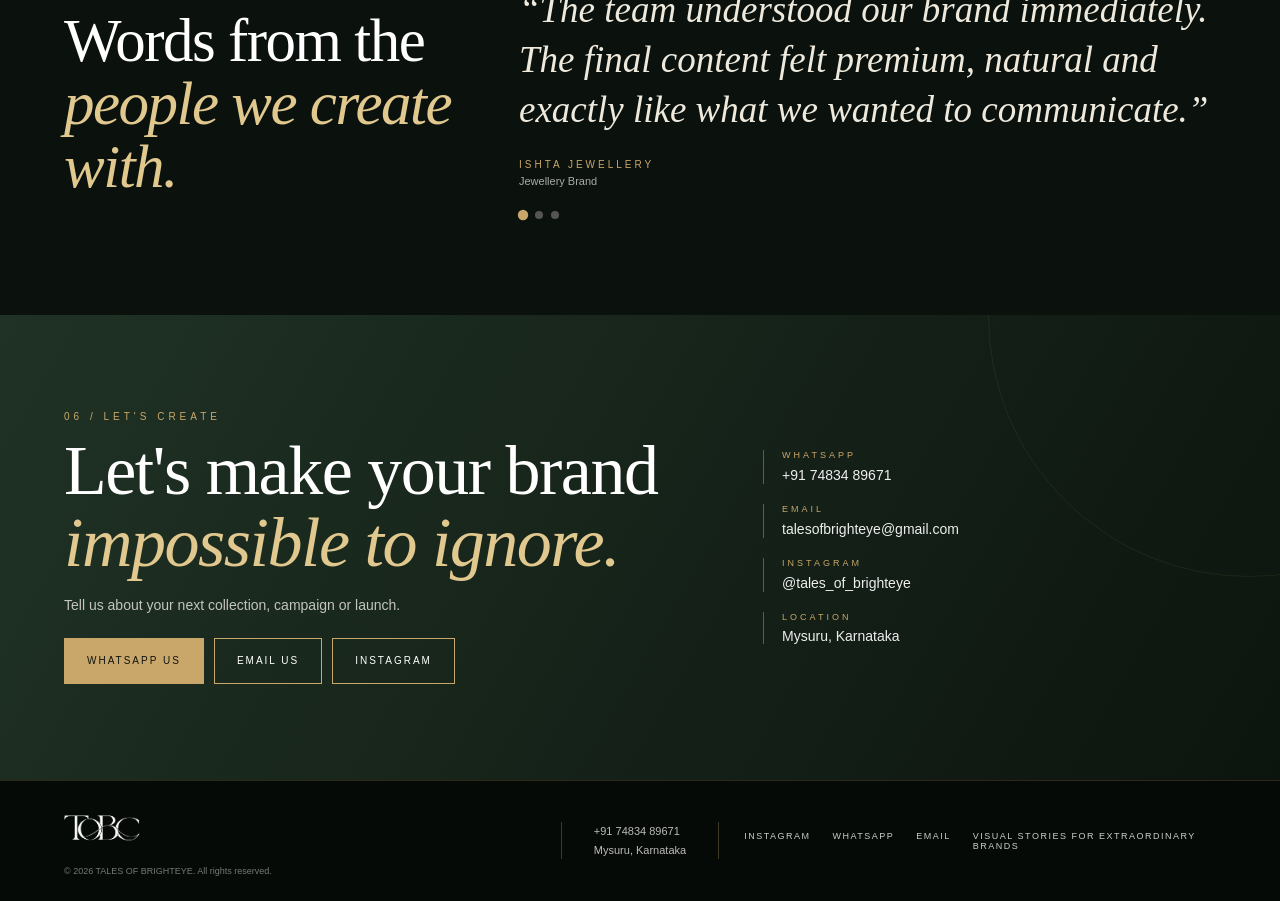
==== commit 2a5e3e4b: "Update index.html" ====
--- a/index.html
+++ b/index.html
@@ -182,17 +182,17 @@
     </div>
 
     <div class="collection-grid">
-      <article class="collection reveal" style="background-image:url('https://drive.google.com/thumbnail?id=YOUR_COLLECTION_ID_1&sz=w1200')">
+      <article class="collection reveal" style="background-image:url('https://drive.google.com/thumbnail?id=1Gu4CVnk6P4jc-k6DLa-SD_-YKcAVayOj&sz=w1200')">
         <small>01</small><h3>Essential</h3>
         <p>A focused content experience for brands looking to refresh their visual presence.</p>
         <a href="#contact">Explore →</a>
       </article>
-      <article class="collection reveal" style="background-image:url('https://drive.google.com/thumbnail?id=YOUR_COLLECTION_ID_2&sz=w1200')">
+      <article class="collection reveal" style="background-image:url('https://drive.google.com/thumbnail?id=1ujvk7tgzSIjixsZzikP4EBz_cnEEoyWY&sz=w1200')">
         <small>02</small><h3>Signature</h3>
         <p>A complete campaign direction combining photography, video and social-first content.</p>
         <a href="#contact">Explore →</a>
       </article>
-      <article class="collection reveal" style="background-image:url('https://drive.google.com/thumbnail?id=YOUR_COLLECTION_ID_3&sz=w1200')">
+      <article class="collection reveal" style="background-image:url('https://drive.google.com/thumbnail?id=1x_wP4VUvi_zf6afyv23X6eAclpVOZK6P&sz=w1200')">
         <small>03</small><h3>Custom</h3>
         <p>Built entirely around your campaign, collection or long-term content needs.</p>
         <a href="#contact">Get In Touch →</a>
@@ -212,17 +212,17 @@
     <div class="reveal">
       <div class="testimonial-slide active">
         <div class="testimonial-quote">“The team understood our brand immediately. The final content felt premium, natural and exactly like what we wanted to communicate.”</div>
-        <div class="client">Client Name</div>
+        <div class="client">Ishta Jewellery</div>
         <div class="client-role">Jewellery Brand</div>
       </div>
       <div class="testimonial-slide">
         <div class="testimonial-quote">“From concept to final delivery, everything felt thoughtful and professional. Our campaign finally looked like the brand we wanted to become.”</div>
-        <div class="client">Client Name</div>
+        <div class="client">New me,Bengaluru</div>
         <div class="client-role">Fashion Brand</div>
       </div>
       <div class="testimonial-slide">
         <div class="testimonial-quote">“They didn't just photograph our space. They captured the feeling we wanted people to experience when they walked through the door.”</div>
-        <div class="client">Client Name</div>
+        <div class="client">Rio merdian,Mysuru</div>
         <div class="client-role">Hospitality Brand</div>
       </div>
       <div class="testimonial-controls">
@@ -242,14 +242,14 @@
       <h2>Let's make your brand <em class="italic">impossible to ignore.</em></h2>
       <p class="contact-copy">Tell us about your next collection, campaign or launch.</p>
       <div class="actions">
-        <a class="btn primary" href="https://wa.me/917483489671?text=Hi%20TOBC%2C%20I%27d%20like%20to%20discuss%20a%20content%20project." target="_blank" rel="noopener"><span>WhatsApp Us</span></a>
+        <a class="btn primary" href="https://wa.me/917619586265?text=Hi%20TOBC%2C%20I%27d%20like%20to%20discuss%20a%20content%20project." target="_blank" rel="noopener"><span>WhatsApp Us</span></a>
         <a class="btn" href="mailto:talesofbrighteye@gmail.com"><span>Email Us</span></a>
         <a class="btn" href="https://www.instagram.com/tales_of_brighteye" target="_blank" rel="noopener"><span>Instagram</span></a>
       </div>
     </div>
 
     <div class="contact-details reveal">
-      <div class="detail"><span>WhatsApp</span><a href="https://wa.me/917483489671" target="_blank" rel="noopener">+91 74834 89671</a></div>
+      <div class="detail"><span>WhatsApp</span><a href="https://wa.me/917619586265" target="_blank" rel="noopener">+91 74834 89671</a></div>
       <div class="detail"><span>Email</span><a href="mailto:talesofbrighteye@gmail.com">talesofbrighteye@gmail.com</a></div>
       <div class="detail"><span>Instagram</span><a href="https://www.instagram.com/tales_of_brighteye" target="_blank" rel="noopener">@tales_of_brighteye</a></div>
       <div class="detail"><span>Location</span><p>Mysuru, Karnataka</p></div>
@@ -268,14 +268,14 @@
     <div class="footer-center">+91 74834 89671<br>Mysuru, Karnataka</div>
     <div class="footer-links">
       <a href="https://www.instagram.com/tales_of_brighteye" target="_blank" rel="noopener">Instagram</a>
-      <a href="https://wa.me/917483489671" target="_blank" rel="noopener">WhatsApp</a>
+      <a href="https://wa.me/917619586265" target="_blank" rel="noopener">WhatsApp</a>
       <a href="mailto:talesofbrighteye@gmail.com">Email</a>
       <span>Visual Stories for Extraordinary Brands</span>
     </div>
   </div>
 </footer>
 
-<a class="whatsapp" href="https://wa.me/917483489671?text=Hi%20TOBC%2C%20I%27d%20like%20to%20discuss%20a%20content%20project." target="_blank" rel="noopener" aria-label="WhatsApp">◔</a>
+<a class="whatsapp" href="https://wa.me/917619586265?text=Hi%20TOBC%2C%20I%27d%20like%20to%20discuss%20a%20content%20project." target="_blank" rel="noopener" aria-label="WhatsApp">◔</a>
 
 
 
